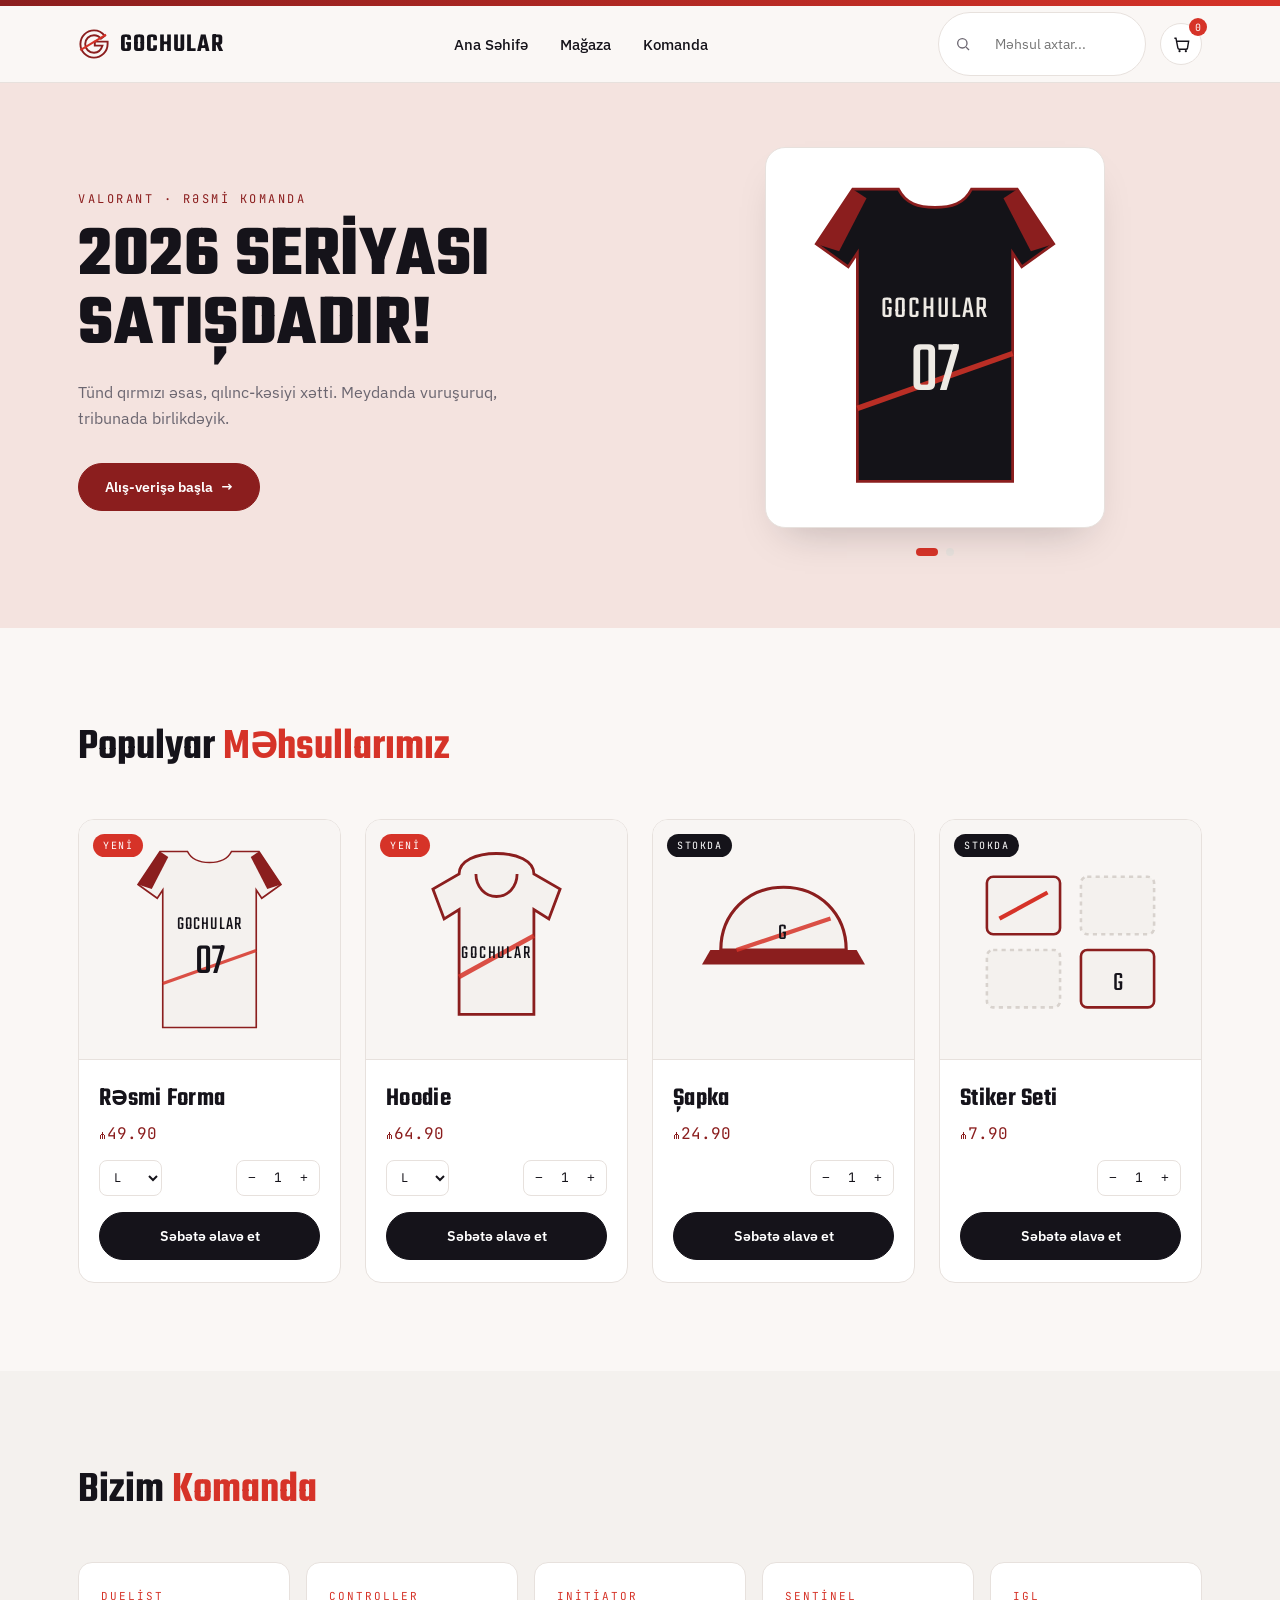
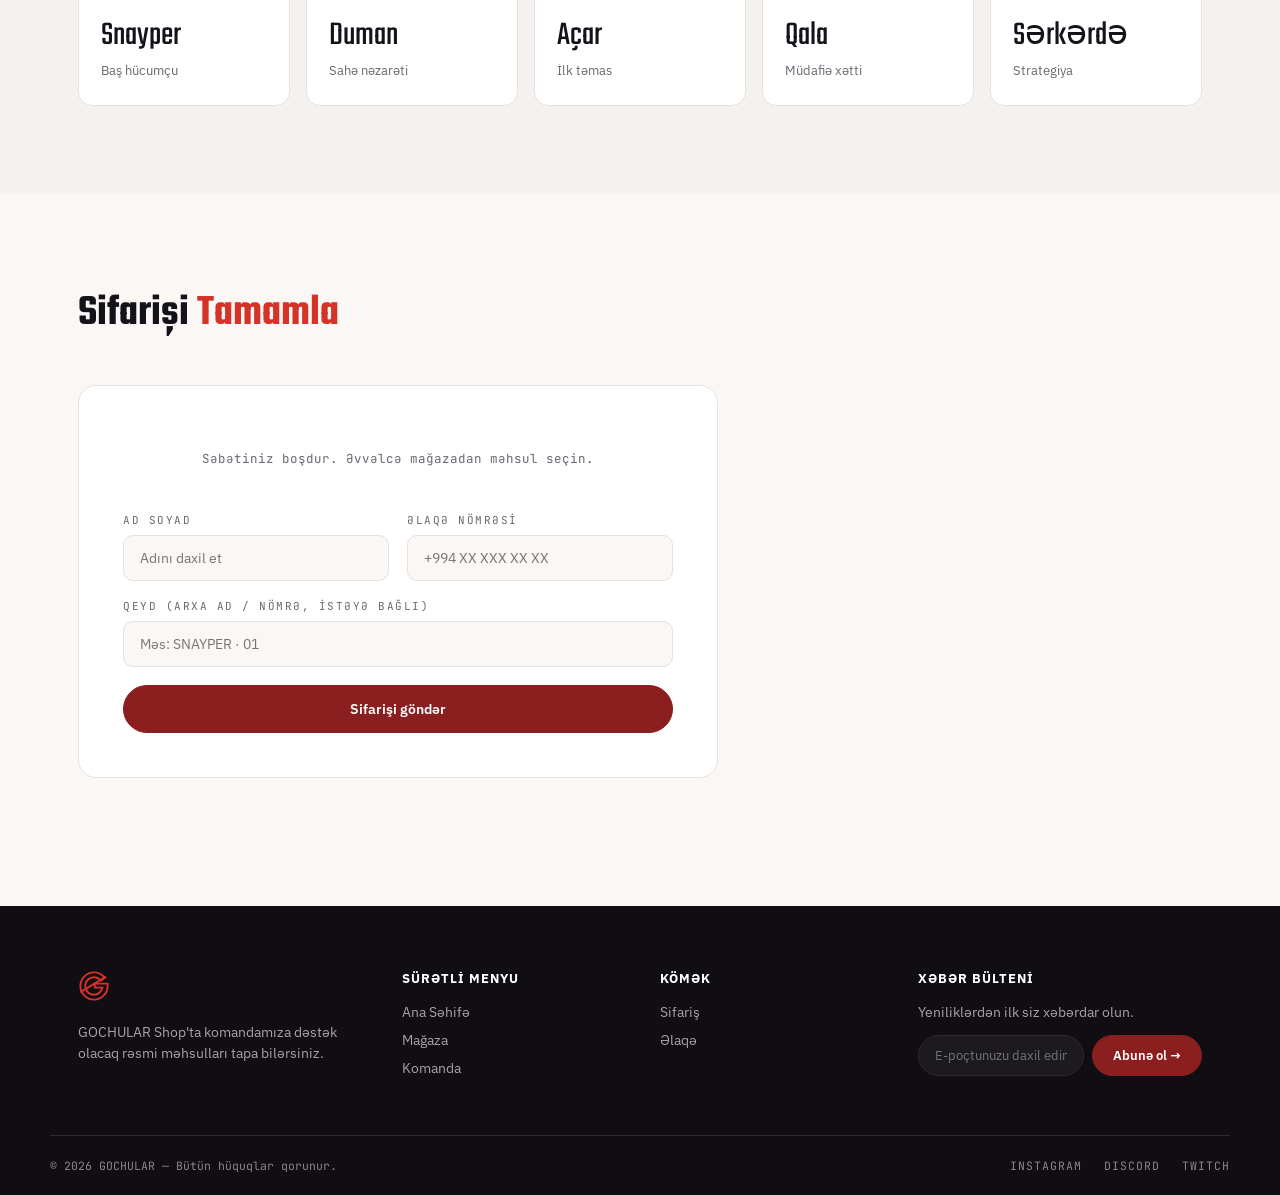
==== index.html @ fba0a3be "first" ====
<!DOCTYPE html>
<html lang="az">
<head>
<meta charset="UTF-8">
<meta name="viewport" content="width=device-width, initial-scale=1.0">
<title>GOCHULAR — Rəsmi Mağaza</title>
<link rel="preconnect" href="https://fonts.googleapis.com">
<link rel="preconnect" href="https://fonts.gstatic.com" crossorigin>
<link href="https://fonts.googleapis.com/css2?family=Teko:wght@400;500;600;700&family=IBM+Plex+Sans:wght@400;500;600;700&family=JetBrains+Mono:wght@400;500;700&display=swap" rel="stylesheet">
<link rel="stylesheet" href="assets/css/style.css">
</head>
<body>

<div class="top-bar"></div>

<nav>
  <div class="wrap">
    <a href="#top" class="brand">
      <svg class="brand-mark" viewBox="0 0 40 40" xmlns="http://www.w3.org/2000/svg">
        <path d="M20 3 C10.6 3 3 10.6 3 20 C3 29.4 10.6 37 20 37 C29.4 37 37 29.4 37 20 L37 17 L21 17 L21 22 L30.6 22 C29 27.4 25 31 20 31 C13.9 31 9 26.1 9 20 C9 13.9 13.9 9 20 9 C23.6 9 26.7 10.7 28.7 13.4 L33.4 9.9 C30.3 5.7 25.5 3 20 3 Z" fill="none" stroke="#8b1e1e" stroke-width="2.4"/>
        <path d="M4 27 L34 9" stroke="#d63328" stroke-width="2.6" stroke-linecap="square"/>
      </svg>
      <span class="brand-name">GOCHULAR</span>
    </a>

    <ul class="nav-links">
      <li><a href="#top">Ana Səhifə</a></li>
      <li><a href="#magaza">Mağaza</a></li>
      <li><a href="#komanda">Komanda</a></li>
    </ul>

    <div class="nav-tools">
      <div class="search-box">
        <svg viewBox="0 0 24 24" width="16" height="16" fill="none" stroke="currentColor" stroke-width="2"><circle cx="11" cy="11" r="7"/><path d="M21 21l-4.3-4.3"/></svg>
        <input type="text" id="search-input" placeholder="Məhsul axtar...">
      </div>
      <button class="icon-btn cart-btn" onclick="toggleCart()" aria-label="Səbəti aç">
        <svg viewBox="0 0 24 24" width="19" height="19" fill="none" stroke="currentColor" stroke-width="1.8">
          <path d="M3 4h2l2.4 12.4a2 2 0 0 0 2 1.6h8.2a2 2 0 0 0 2-1.6L21 8H6"/>
          <circle cx="9.5" cy="20.5" r="1.4" fill="currentColor" stroke="none"/>
          <circle cx="17.5" cy="20.5" r="1.4" fill="currentColor" stroke="none"/>
        </svg>
        <span class="cart-count" id="cart-count">0</span>
      </button>
    </div>
  </div>
</nav>

<div class="cart-overlay" id="cart-overlay" onclick="toggleCart()"></div>
<aside class="cart-panel" id="cart-panel">
  <div class="cart-head">
    <h3>Səbət</h3>
    <button class="cart-close" onclick="toggleCart()" aria-label="Bağla">✕</button>
  </div>
  <div class="cart-items" id="cart-items">
    <p class="empty-note">Səbət boşdur.</p>
  </div>
  <div class="cart-summary">
    <div class="cart-total-row"><span>Cəmi</span><span id="cart-total">₼0.00</span></div>
    <button class="btn primary full-btn" onclick="goCheckout()">Sifarişi tamamla</button>
  </div>
</aside>

<header class="hero" id="top">
  <div class="wrap hero-wrap">
    <div class="hero-copy">
      <div class="eyebrow">VALORANT · RƏSMİ KOMANDA</div>
      <h1>2026 SERİYASI<br>SATIŞDADIR!</h1>
      <p>Tünd qırmızı əsas, qılınc-kəsiyi xətti. Meydanda vuruşuruq, tribunada birlikdəyik.</p>
      <a href="#magaza" class="btn primary hero-cta">Alış-verişə başla <span>→</span></a>
    </div>

    <div class="hero-visual">
      <div class="hero-frame" id="hero-frame">
        <div class="hero-slide active" data-slide="0">
          <svg viewBox="0 0 300 340" xmlns="http://www.w3.org/2000/svg">
            <path d="M60 10 L110 10 C118 26 132 30 150 30 C168 30 182 26 190 10 L240 10 L280 70 L245 95 L235 80 L235 330 L65 330 L65 80 L55 95 L20 70 Z" fill="#141318" stroke="#8b1e1e" stroke-width="3"/>
            <path d="M20 70 L60 10 L75 20 L45 78 Z" fill="#8b1e1e"/>
            <path d="M280 70 L240 10 L225 20 L255 78 Z" fill="#8b1e1e"/>
            <path d="M65 250 L235 190" stroke="#d63328" stroke-width="6" opacity="0.85"/>
            <text x="150" y="150" text-anchor="middle" font-family="Teko, sans-serif" font-size="34" fill="#eeeae4" letter-spacing="2">GOCHULAR</text>
            <text x="150" y="230" text-anchor="middle" font-family="Teko, sans-serif" font-size="80" fill="#eeeae4">07</text>
          </svg>
        </div>
        <div class="hero-slide" data-slide="1">
          <svg viewBox="0 0 200 200" xmlns="http://www.w3.org/2000/svg">
            <path d="M60 30 C60 16 78 8 100 8 C122 8 140 16 140 30 L168 46 L156 78 L140 68 L140 180 L60 180 L60 68 L44 78 L32 46 Z" fill="#141318" stroke="#8b1e1e" stroke-width="3"/>
            <path d="M78 30 C78 44 88 54 100 54 C112 54 122 44 122 30" fill="none" stroke="#8b1e1e" stroke-width="3"/>
            <path d="M60 140 L140 96" stroke="#d63328" stroke-width="5" opacity="0.85"/>
            <text x="100" y="120" text-anchor="middle" font-family="Teko, sans-serif" font-size="20" fill="#eeeae4" letter-spacing="2">GOCHULAR</text>
          </svg>
        </div>
      </div>
      <div class="hero-dots">
        <button class="dot active" onclick="showSlide(0)" aria-label="1-ci şəkil"></button>
        <button class="dot" onclick="showSlide(1)" aria-label="2-ci şəkil"></button>
      </div>
    </div>
  </div>
</header>

<section id="magaza">
  <div class="wrap">
    <div class="sec-head">
      <h2>Populyar <span>Məhsullarımız</span></h2>
    </div>

    <div class="shop-grid" id="shop-grid">

      <article class="product-card" data-name="Forma" data-price="49.90" data-sized="true">
        <div class="product-visual">
          <span class="badge new">YENİ</span>
          <svg viewBox="0 0 300 340" xmlns="http://www.w3.org/2000/svg">
            <path d="M60 10 L110 10 C118 26 132 30 150 30 C168 30 182 26 190 10 L240 10 L280 70 L245 95 L235 80 L235 330 L65 330 L65 80 L55 95 L20 70 Z" fill="#f4f1ee" stroke="#8b1e1e" stroke-width="3"/>
            <path d="M20 70 L60 10 L75 20 L45 78 Z" fill="#8b1e1e"/>
            <path d="M280 70 L240 10 L225 20 L255 78 Z" fill="#8b1e1e"/>
            <path d="M65 250 L235 190" stroke="#d63328" stroke-width="6" opacity="0.85"/>
            <text x="150" y="150" text-anchor="middle" font-family="Teko, sans-serif" font-size="34" fill="#15131a" letter-spacing="2">GOCHULAR</text>
            <text x="150" y="230" text-anchor="middle" font-family="Teko, sans-serif" font-size="80" fill="#15131a">07</text>
          </svg>
        </div>
        <div class="product-body">
          <h3>Rəsmi Forma</h3>
          <div class="price">₼49.90</div>
          <div class="product-controls">
            <select class="size-select">
              <option>S</option><option>M</option><option selected>L</option><option>XL</option><option>2XL</option>
            </select>
            <div class="qty-stepper">
              <button type="button" onclick="stepQty(this,-1)" aria-label="Azalt">−</button>
              <span class="qty-val">1</span>
              <button type="button" onclick="stepQty(this,1)" aria-label="Artır">+</button>
            </div>
          </div>
          <button class="btn dark add-cart" onclick="addToCart(this)">Səbətə əlavə et</button>
        </div>
      </article>

      <article class="product-card" data-name="Hoodie" data-price="64.90" data-sized="true">
        <div class="product-visual">
          <span class="badge new">YENİ</span>
          <svg viewBox="0 0 200 200" xmlns="http://www.w3.org/2000/svg">
            <path d="M60 30 C60 16 78 8 100 8 C122 8 140 16 140 30 L168 46 L156 78 L140 68 L140 180 L60 180 L60 68 L44 78 L32 46 Z" fill="#f4f1ee" stroke="#8b1e1e" stroke-width="3"/>
            <path d="M78 30 C78 44 88 54 100 54 C112 54 122 44 122 30" fill="none" stroke="#8b1e1e" stroke-width="3"/>
            <path d="M60 140 L140 96" stroke="#d63328" stroke-width="5" opacity="0.85"/>
            <text x="100" y="120" text-anchor="middle" font-family="Teko, sans-serif" font-size="20" fill="#15131a" letter-spacing="2">GOCHULAR</text>
          </svg>
        </div>
        <div class="product-body">
          <h3>Hoodie</h3>
          <div class="price">₼64.90</div>
          <div class="product-controls">
            <select class="size-select">
              <option>S</option><option>M</option><option selected>L</option><option>XL</option><option>2XL</option>
            </select>
            <div class="qty-stepper">
              <button type="button" onclick="stepQty(this,-1)" aria-label="Azalt">−</button>
              <span class="qty-val">1</span>
              <button type="button" onclick="stepQty(this,1)" aria-label="Artır">+</button>
            </div>
          </div>
          <button class="btn dark add-cart" onclick="addToCart(this)">Səbətə əlavə et</button>
        </div>
      </article>

      <article class="product-card" data-name="Şapka" data-price="24.90" data-sized="false">
        <div class="product-visual">
          <span class="badge stock">STOKDA</span>
          <svg viewBox="0 0 200 160" xmlns="http://www.w3.org/2000/svg">
            <path d="M40 90 C40 55 66 30 100 30 C134 30 160 55 160 90 Z" fill="#f4f1ee" stroke="#8b1e1e" stroke-width="3"/>
            <path d="M30 90 L170 90 L178 104 L22 104 Z" fill="#8b1e1e"/>
            <path d="M55 90 L145 60" stroke="#d63328" stroke-width="4" opacity="0.85"/>
            <text x="100" y="80" text-anchor="middle" font-family="Teko, sans-serif" font-size="22" fill="#15131a" letter-spacing="1">G</text>
          </svg>
        </div>
        <div class="product-body">
          <h3>Şapka</h3>
          <div class="price">₼24.90</div>
          <div class="product-controls">
            <div class="qty-stepper">
              <button type="button" onclick="stepQty(this,-1)" aria-label="Azalt">−</button>
              <span class="qty-val">1</span>
              <button type="button" onclick="stepQty(this,1)" aria-label="Artır">+</button>
            </div>
          </div>
          <button class="btn dark add-cart" onclick="addToCart(this)">Səbətə əlavə et</button>
        </div>
      </article>

      <article class="product-card" data-name="Stiker seti" data-price="7.90" data-sized="false">
        <div class="product-visual">
          <span class="badge stock">STOKDA</span>
          <svg viewBox="0 0 200 160" xmlns="http://www.w3.org/2000/svg">
            <rect x="20" y="20" width="70" height="55" rx="6" fill="#f4f1ee" stroke="#8b1e1e" stroke-width="2.5"/>
            <rect x="110" y="20" width="70" height="55" rx="6" fill="#f4f1ee" stroke="#d8d2cd" stroke-width="2.5" stroke-dasharray="4 4"/>
            <rect x="20" y="90" width="70" height="55" rx="6" fill="#f4f1ee" stroke="#d8d2cd" stroke-width="2.5" stroke-dasharray="4 4"/>
            <rect x="110" y="90" width="70" height="55" rx="6" fill="#f4f1ee" stroke="#8b1e1e" stroke-width="2.5"/>
            <path d="M32 60 L78 35" stroke="#d63328" stroke-width="4"/>
            <text x="145" y="128" text-anchor="middle" font-family="Teko, sans-serif" font-size="26" fill="#15131a">G</text>
          </svg>
        </div>
        <div class="product-body">
          <h3>Stiker Seti</h3>
          <div class="price">₼7.90</div>
          <div class="product-controls">
            <div class="qty-stepper">
              <button type="button" onclick="stepQty(this,-1)" aria-label="Azalt">−</button>
              <span class="qty-val">1</span>
              <button type="button" onclick="stepQty(this,1)" aria-label="Artır">+</button>
            </div>
          </div>
          <button class="btn dark add-cart" onclick="addToCart(this)">Səbətə əlavə et</button>
        </div>
      </article>

    </div>
    <p class="empty-note" id="no-results" style="display:none;">Axtarışa uyğun məhsul tapılmadı.</p>
  </div>
</section>

<section id="komanda" class="alt-bg">
  <div class="wrap">
    <div class="sec-head">
      <h2>Bizim <span>Komanda</span></h2>
    </div>
    <div class="roster">
      <div class="player"><div class="role">Duelist</div><div class="tag">Snayper</div><div class="real">Baş hücumçu</div></div>
      <div class="player"><div class="role">Controller</div><div class="tag">Duman</div><div class="real">Sahə nəzarəti</div></div>
      <div class="player"><div class="role">Initiator</div><div class="tag">Açar</div><div class="real">İlk təmas</div></div>
      <div class="player"><div class="role">Sentinel</div><div class="tag">Qala</div><div class="real">Müdafiə xətti</div></div>
      <div class="player"><div class="role">IGL</div><div class="tag">Sərkərdə</div><div class="real">Strategiya</div></div>
    </div>
  </div>
</section>

<section id="sifaris">
  <div class="wrap">
    <div class="sec-head">
      <h2>Sifarişi <span>Tamamla</span></h2>
    </div>
    <div class="order-panel">
      <div class="order-summary" id="order-summary">
        <p class="empty-note">Səbətiniz boşdur. Əvvəlcə <a href="#magaza">mağazadan</a> məhsul seçin.</p>
      </div>
      <form id="order-form">
        <div class="form-row">
          <div>
            <label for="name">Ad Soyad</label>
            <input id="name" required placeholder="Adını daxil et">
          </div>
          <div>
            <label for="phone">Əlaqə nömrəsi</label>
            <input id="phone" required placeholder="+994 XX XXX XX XX">
          </div>
        </div>
        <div class="form-row">
          <div class="full">
            <label for="note">Qeyd (arxa ad / nömrə, istəyə bağlı)</label>
            <input id="note" placeholder="Məs: SNAYPER · 01">
          </div>
        </div>
        <button type="submit" class="btn primary full-btn order-submit">Sifarişi göndər</button>
        <div id="confirm"></div>
      </form>
    </div>
  </div>
</section>

<footer>
  <div class="wrap footer-grid">
    <div class="footer-brand">
      <svg class="brand-mark" viewBox="0 0 40 40" xmlns="http://www.w3.org/2000/svg">
        <path d="M20 3 C10.6 3 3 10.6 3 20 C3 29.4 10.6 37 20 37 C29.4 37 37 29.4 37 20 L37 17 L21 17 L21 22 L30.6 22 C29 27.4 25 31 20 31 C13.9 31 9 26.1 9 20 C9 13.9 13.9 9 20 9 C23.6 9 26.7 10.7 28.7 13.4 L33.4 9.9 C30.3 5.7 25.5 3 20 3 Z" fill="none" stroke="#d63328" stroke-width="2.4"/>
        <path d="M4 27 L34 9" stroke="#d63328" stroke-width="2.6" stroke-linecap="square"/>
      </svg>
      <p>GOCHULAR Shop'ta komandamıza dəstək olacaq rəsmi məhsulları tapa bilərsiniz.</p>
    </div>
    <div class="footer-col">
      <h4>Sürətli Menyu</h4>
      <a href="#top">Ana Səhifə</a>
      <a href="#magaza">Mağaza</a>
      <a href="#komanda">Komanda</a>
    </div>
    <div class="footer-col">
      <h4>Kömək</h4>
      <a href="#sifaris">Sifariş</a>
      <a href="#">Əlaqə</a>
    </div>
    <div class="footer-col newsletter">
      <h4>Xəbər Bülteni</h4>
      <p>Yeniliklərdən ilk siz xəbərdar olun.</p>
      <div class="newsletter-form">
        <input type="email" placeholder="E-poçtunuzu daxil edin">
        <button class="btn primary">Abunə ol →</button>
      </div>
    </div>
  </div>
  <div class="wrap footer-bottom">
    <span>© 2026 GOCHULAR — Bütün hüquqlar qorunur.</span>
    <div class="socials">
      <a href="#">INSTAGRAM</a>
      <a href="#">DISCORD</a>
      <a href="#">TWITCH</a>
    </div>
  </div>
</footer>

<script src="assets/js/app.js"></script>

</body>
</html>
---- assets/css/style.css ----
:root{
  --bg: #faf7f5;
  --card: #ffffff;
  --blush: #f4e3df;
  --ink: #15131a;
  --ink-dim: #6b6670;
  --red: #8b1e1e;
  --red-hot: #d63328;
  --line: #e7e1dd;
  --footer-bg: #100e12;
  --footer-text: #cfc9d1;
  --mono: 'JetBrains Mono', monospace;
  --display: 'Teko', sans-serif;
  --body: 'IBM Plex Sans', sans-serif;
}
*{box-sizing:border-box; margin:0; padding:0;}
html{scroll-behavior:smooth;}
body{
  background:var(--bg);
  color:var(--ink);
  font-family:var(--body);
  overflow-x:hidden;
}
a{color:inherit; text-decoration:none;}
.wrap{max-width:1180px; margin:0 auto; padding:0 28px;}
ul{list-style:none;}

.top-bar{height:6px; background:linear-gradient(90deg, var(--red), var(--red-hot));}

/* NAV */
nav{
  position:sticky; top:0; z-index:60;
  background:rgba(250,247,245,0.92);
  backdrop-filter: blur(10px);
  border-bottom:1px solid var(--line);
}
nav .wrap{display:flex; align-items:center; justify-content:space-between; height:76px; gap:24px;}
.brand{display:flex; align-items:center; gap:10px;}
.brand-mark{width:32px; height:32px;}
.brand-name{font-family:var(--display); font-size:26px; letter-spacing:1px; font-weight:600;}
.nav-links{display:flex; gap:32px;}
.nav-links a{
  font-family:var(--body); font-size:14.5px; font-weight:500; color:var(--ink);
  position:relative; padding:6px 0;
}
.nav-links a::after{
  content:''; position:absolute; left:0; bottom:0; height:2px; width:0;
  background:var(--red-hot); transition:width .2s;
}
.nav-links a:hover::after{width:100%;}
.nav-tools{display:flex; align-items:center; gap:14px;}
.search-box{
  display:flex; align-items:center; gap:8px;
  background:var(--card); border:1px solid var(--line); border-radius:999px;
  padding:9px 16px; color:var(--ink-dim);
}
.search-box input{
  border:none; outline:none; background:none; font-family:var(--body); font-size:13.5px;
  width:150px; color:var(--ink);
}
.icon-btn{
  position:relative; background:var(--card); border:1px solid var(--line); border-radius:50%;
  width:42px; height:42px; display:flex; align-items:center; justify-content:center;
  cursor:pointer; color:var(--ink); transition:border-color .2s;
}
.icon-btn:hover{border-color:var(--red-hot);}
.cart-count{
  position:absolute; top:-6px; right:-6px; background:var(--red-hot); color:#fff;
  font-family:var(--mono); font-size:10px; min-width:18px; height:18px; padding:0 4px;
  border-radius:9px; display:flex; align-items:center; justify-content:center;
}

/* BUTTONS */
.btn{
  font-family:var(--body); font-size:14px; font-weight:600;
  padding:14px 26px; border-radius:999px; border:1px solid var(--ink);
  cursor:pointer; background:transparent; color:var(--ink);
  transition: all .2s; display:inline-flex; align-items:center; gap:8px;
}
.btn.primary{background:var(--red); border-color:var(--red); color:#fff;}
.btn.primary:hover{background:var(--red-hot); border-color:var(--red-hot);}
.btn.dark{background:var(--ink); border-color:var(--ink); color:#fff; width:100%; justify-content:center;}
.btn.dark:hover{background:var(--red-hot); border-color:var(--red-hot);}
.btn:focus-visible{outline:2px solid var(--red-hot); outline-offset:3px;}
.full-btn{width:100%; justify-content:center;}

/* HERO */
.hero{background:var(--blush); padding:64px 0 72px;}
.hero-wrap{display:grid; grid-template-columns: 1fr 1fr; gap:56px; align-items:center;}
@media (max-width:860px){.hero-wrap{grid-template-columns:1fr;}}
.eyebrow{
  font-family:var(--mono); font-size:12px; letter-spacing:2.5px; text-transform:uppercase;
  color:var(--red); margin-bottom:16px;
}
.hero-copy h1{
  font-family:var(--display); font-weight:700; font-size:clamp(46px, 6vw, 72px);
  line-height:0.95; letter-spacing:0.5px; color:var(--ink);
}
.hero-copy p{
  margin-top:20px; font-size:16px; line-height:1.6; color:var(--ink-dim); max-width:420px;
}
.hero-cta{margin-top:32px;}
.hero-cta span{transition:transform .2s;}
.hero-cta:hover span{transform:translateX(4px);}

.hero-visual{display:flex; flex-direction:column; align-items:center; gap:20px;}
.hero-frame{
  background:var(--card); border-radius:20px; border:1px solid var(--line);
  padding:32px; width:100%; max-width:340px; position:relative;
  box-shadow: 0 20px 40px -20px rgba(21,19,26,0.25);
}
.hero-slide{display:none;}
.hero-slide.active{display:block;}
.hero-slide svg{width:100%; height:auto;}
.hero-dots{display:flex; gap:8px;}
.dot{
  width:8px; height:8px; border-radius:50%; border:none; background:var(--line); cursor:pointer;
  padding:0;
}
.dot.active{background:var(--red-hot); width:22px; border-radius:5px; transition:all .2s;}

/* SECTION HEADS */
section{padding:88px 0;}
.alt-bg{background:#f4f1ee;}
.sec-head{margin-bottom:40px;}
.sec-head h2{font-family:var(--display); font-weight:600; font-size:44px; color:var(--ink);}
.sec-head h2 span{color:var(--red-hot);}

/* SHOP GRID */
.shop-grid{
  display:grid; grid-template-columns:repeat(auto-fit, minmax(240px,1fr)); gap:24px;
}
.product-card{
  background:var(--card); border:1px solid var(--line); border-radius:16px;
  overflow:hidden; display:flex; flex-direction:column; transition:box-shadow .2s, transform .2s;
}
.product-card:hover{box-shadow:0 16px 32px -18px rgba(21,19,26,0.22); transform:translateY(-3px);}
.product-visual{
  position:relative; padding:26px; display:flex; align-items:center; justify-content:center;
  background:#f8f5f3; border-bottom:1px solid var(--line);
  height:240px;
}
.product-visual svg{width:auto; height:100%; max-width:100%; max-height:100%;}
.badge{
  position:absolute; top:14px; left:14px; font-family:var(--mono); font-size:10px;
  letter-spacing:1.5px; text-transform:uppercase; padding:5px 10px; border-radius:999px;
  color:#fff;
}
.badge.new{background:var(--red-hot);}
.badge.stock{background:var(--ink);}
.product-body{padding:20px 20px 22px; display:flex; flex-direction:column; flex:1;}
.product-body h3{font-family:var(--display); font-weight:600; font-size:26px; letter-spacing:0.3px;}
.product-body .price{font-family:var(--mono); font-size:16px; color:var(--red); margin-top:6px;}
.product-controls{display:flex; align-items:center; justify-content:space-between; gap:10px; margin:16px 0;}
.size-select{
  padding:8px 10px; font-size:12px; font-family:var(--mono); border:1px solid var(--line);
  border-radius:8px; background:var(--card); color:var(--ink);
}
.qty-stepper{
  display:flex; align-items:center; border:1px solid var(--line); border-radius:8px;
  font-family:var(--mono); font-size:13px; margin-left:auto;
}
.qty-stepper button{background:none; border:none; color:var(--ink); width:30px; height:34px; cursor:pointer;}
.qty-stepper button:hover{color:var(--red-hot);}
.qty-stepper .qty-val{width:22px; text-align:center;}
.empty-note{font-family:var(--mono); font-size:12.5px; color:var(--ink-dim); text-align:center; padding:20px 0;}

/* ROSTER */
.roster{display:grid; grid-template-columns:repeat(auto-fit, minmax(200px,1fr)); gap:16px;}
.player{
  background:var(--card); border:1px solid var(--line); border-radius:14px; padding:26px 22px;
  transition:box-shadow .2s, transform .2s;
}
.player:hover{box-shadow:0 16px 32px -18px rgba(21,19,26,0.2); transform:translateY(-3px);}
.player .role{
  font-family:var(--mono); font-size:11px; letter-spacing:2px; text-transform:uppercase; color:var(--red-hot);
}
.player .tag{font-family:var(--display); font-size:34px; margin-top:8px; color:var(--ink);}
.player .real{color:var(--ink-dim); font-size:13px; margin-top:2px;}

/* ORDER / CHECKOUT */
.order-panel{
  background:var(--card); border:1px solid var(--line); border-radius:18px; padding:44px;
  max-width:640px;
}
@media (max-width:600px){.order-panel{padding:26px 20px;}}
.order-summary{margin-bottom:26px;}
.order-summary .summary-line{
  display:flex; justify-content:space-between; gap:12px; font-family:var(--mono); font-size:12.5px;
  padding:10px 0; border-bottom:1px solid var(--line); color:var(--ink-dim);
}
.order-summary .summary-line span:first-child{color:var(--ink);}
.order-summary .summary-total{
  display:flex; justify-content:space-between; padding-top:14px; font-family:var(--mono);
  font-size:16px; color:var(--red);
}
.form-row{display:grid; grid-template-columns:1fr 1fr; gap:18px; margin-bottom:18px;}
@media (max-width:600px){.form-row{grid-template-columns:1fr;}}
label{
  display:block; font-family:var(--mono); font-size:11px; letter-spacing:1.5px;
  text-transform:uppercase; color:var(--ink-dim); margin-bottom:8px;
}
input{
  width:100%; background:var(--bg); border:1px solid var(--line); border-radius:10px; color:var(--ink);
  padding:13px 16px; font-family:var(--body); font-size:14px;
}
input:focus{outline:none; border-color:var(--red-hot);}
.full{grid-column:1/-1;}
#confirm{
  display:none; margin-top:18px; padding:16px 18px; border:1px solid var(--red-hot); border-radius:10px;
  font-family:var(--mono); font-size:12.5px; color:var(--ink); background:#fdf3f1;
}

/* CART PANEL */
.cart-overlay{
  position:fixed; inset:0; background:rgba(16,14,18,0.5); z-index:90;
  opacity:0; pointer-events:none; transition:opacity .25s;
}
.cart-overlay.open{opacity:1; pointer-events:auto;}
.cart-panel{
  position:fixed; top:0; right:0; height:100%; width:380px; max-width:92vw;
  background:var(--card); border-left:1px solid var(--line); z-index:91;
  display:flex; flex-direction:column;
  transform:translateX(100%); transition:transform .3s ease;
}
.cart-panel.open{transform:translateX(0);}
.cart-head{
  display:flex; align-items:center; justify-content:space-between;
  padding:24px 24px 20px; border-bottom:1px solid var(--line);
}
.cart-head h3{font-family:var(--display); font-size:28px; font-weight:600;}
.cart-close{background:none; border:none; color:var(--ink-dim); font-size:16px; cursor:pointer;}
.cart-close:hover{color:var(--ink);}
.cart-items{flex:1; overflow-y:auto; padding:12px 24px;}
.cart-line{display:flex; gap:12px; padding:16px 0; border-bottom:1px solid var(--line);}
.cart-line-info{flex:1;}
.cart-line-name{font-family:var(--body); font-size:14px; font-weight:600;}
.cart-line-meta{font-family:var(--mono); font-size:11px; color:var(--ink-dim); margin-top:4px;}
.cart-line-price{font-family:var(--mono); font-size:13px; color:var(--red); margin-top:8px;}
.cart-line-remove{background:none; border:none; color:var(--ink-dim); cursor:pointer; font-size:13px; align-self:flex-start;}
.cart-line-remove:hover{color:var(--red-hot);}
.cart-summary{padding:20px 24px 24px; border-top:1px solid var(--line);}
.cart-total-row{
  display:flex; justify-content:space-between; align-items:baseline; font-family:var(--mono); margin-bottom:16px;
}
.cart-total-row span:first-child{font-size:12px; letter-spacing:1.5px; text-transform:uppercase; color:var(--ink-dim);}
.cart-total-row span:last-child{font-size:22px; color:var(--red);}

/* FOOTER */
footer{background:var(--footer-bg); color:var(--footer-text); margin-top:40px; padding-top:64px;}
.footer-grid{
  display:grid; grid-template-columns: 1.3fr 1fr 1fr 1.3fr; gap:40px; padding-bottom:48px;
}
@media (max-width:860px){.footer-grid{grid-template-columns:1fr 1fr;}}
@media (max-width:520px){.footer-grid{grid-template-columns:1fr;}}
.footer-brand p{margin-top:16px; font-size:13.5px; line-height:1.6; max-width:260px; color:#a8a2ac;}
.footer-col h4{font-family:var(--body); font-size:13px; letter-spacing:1px; text-transform:uppercase; color:#fff; margin-bottom:16px;}
.footer-col a{display:block; width:fit-content; font-size:13.5px; color:#a8a2ac; margin-bottom:10px;}
.footer-col a:hover{color:#fff;}
.newsletter p{font-size:13.5px; color:#a8a2ac; margin-bottom:14px;}
.newsletter-form{display:flex; gap:8px; flex-wrap:wrap;}
.newsletter-form input{
  flex:1; min-width:140px; background:#1c1a1f; border:1px solid #2c292f; border-radius:999px;
  padding:11px 16px; color:#fff; font-family:var(--body); font-size:13px;
}
.newsletter-form input:focus{outline:none; border-color:var(--red-hot);}
.newsletter-form .btn{padding:11px 20px; font-size:13px;}
.footer-bottom{
  border-top:1px solid #2c292f; padding:22px 0; display:flex; justify-content:space-between;
  align-items:center; flex-wrap:wrap; gap:12px; font-family:var(--mono); font-size:11.5px; color:#8a8590;
}
.footer-bottom .socials{display:flex; gap:22px;}
.footer-bottom .socials a{color:#8a8590; letter-spacing:1px;}
.footer-bottom .socials a:hover{color:var(--red-hot);}

@media (prefers-reduced-motion: reduce){
  html{scroll-behavior:auto;}
  *{transition:none !important;}
}
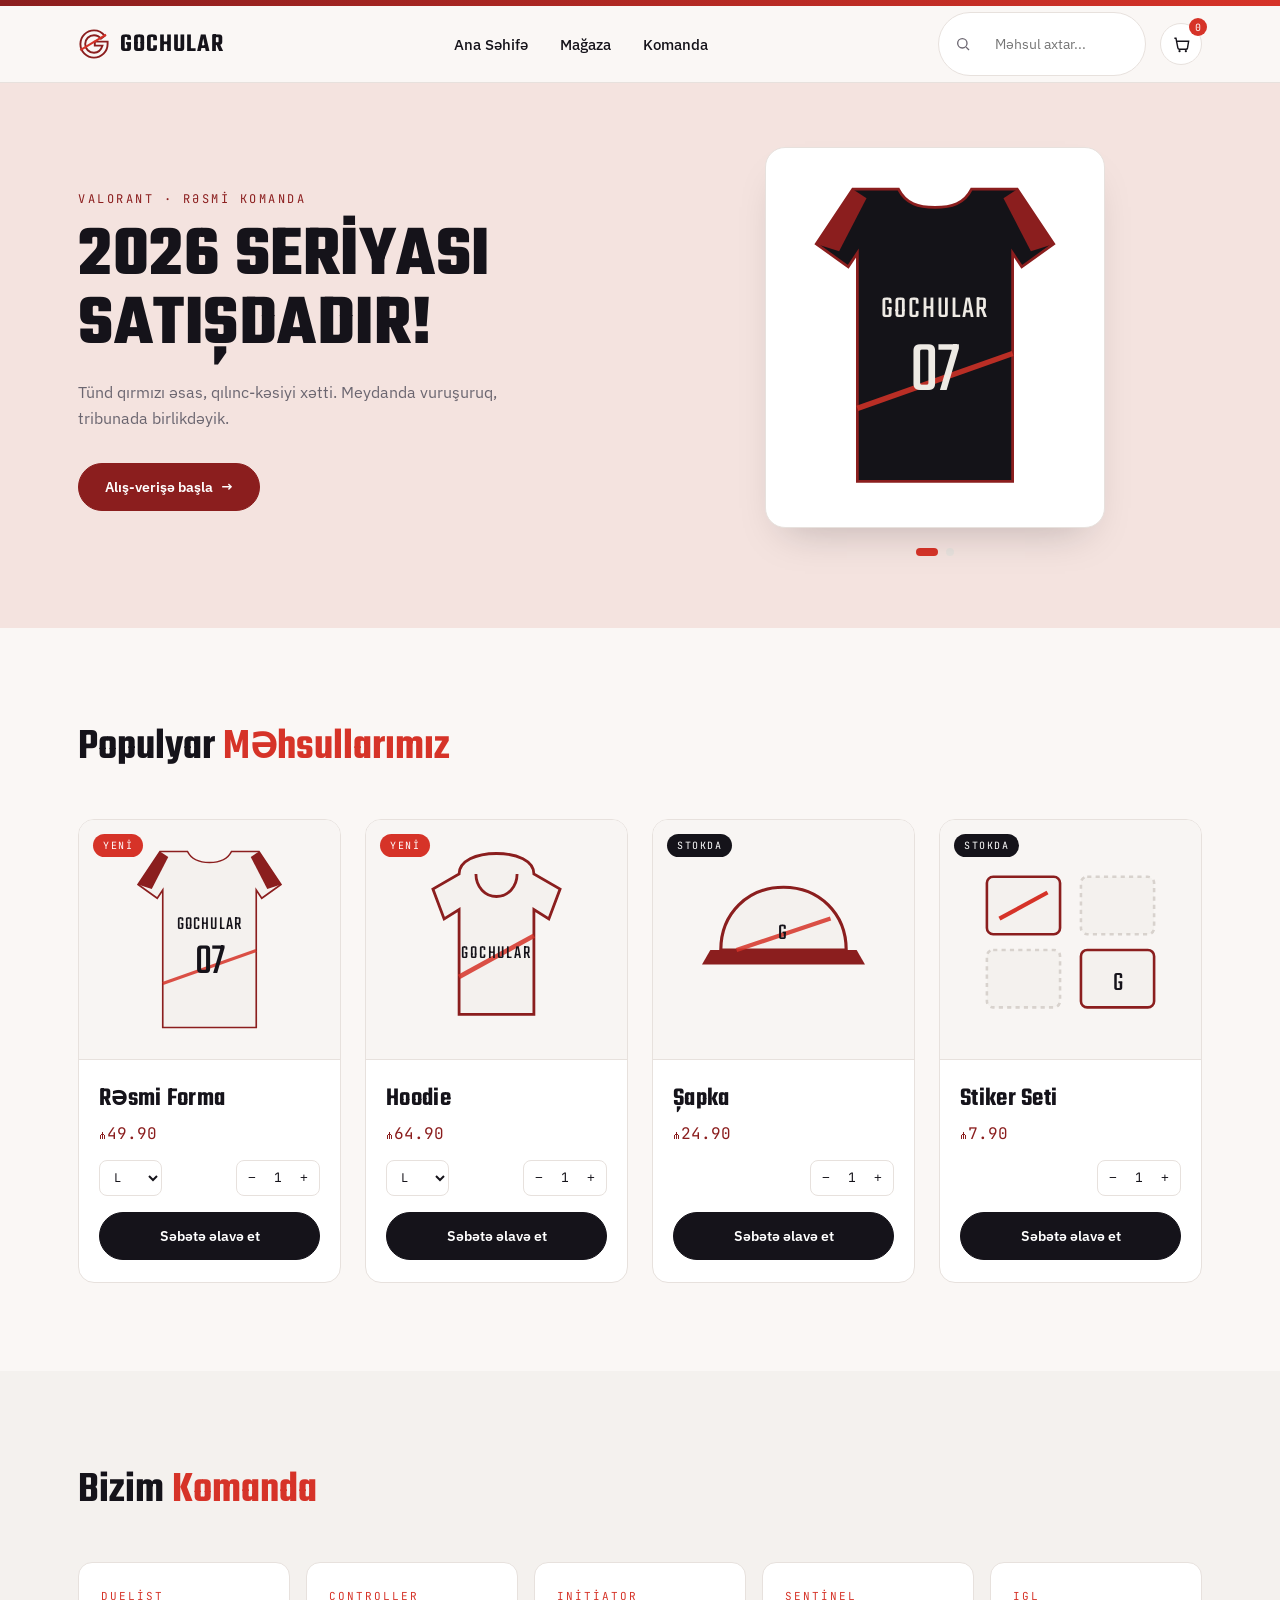
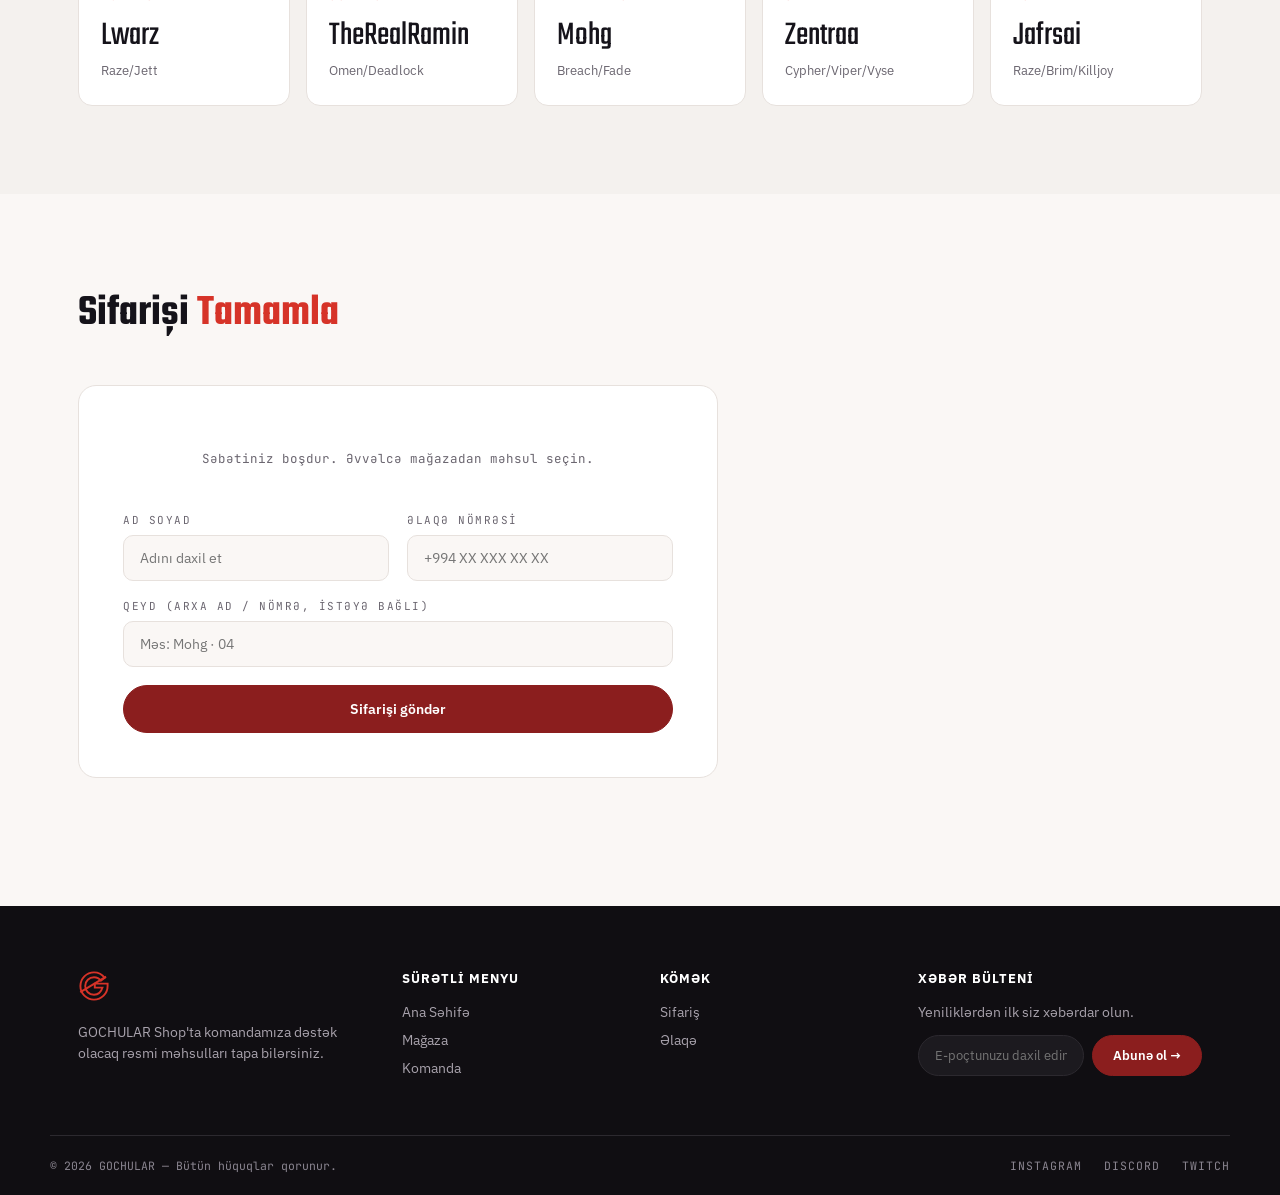
==== commit f0dbf742: "names" ====
--- a/index.html
+++ b/index.html
@@ -224,11 +224,11 @@
       <h2>Bizim <span>Komanda</span></h2>
     </div>
     <div class="roster">
-      <div class="player"><div class="role">Duelist</div><div class="tag">Snayper</div><div class="real">Baş hücumçu</div></div>
-      <div class="player"><div class="role">Controller</div><div class="tag">Duman</div><div class="real">Sahə nəzarəti</div></div>
-      <div class="player"><div class="role">Initiator</div><div class="tag">Açar</div><div class="real">İlk təmas</div></div>
-      <div class="player"><div class="role">Sentinel</div><div class="tag">Qala</div><div class="real">Müdafiə xətti</div></div>
-      <div class="player"><div class="role">IGL</div><div class="tag">Sərkərdə</div><div class="real">Strategiya</div></div>
+      <div class="player"><div class="role">Duelist</div><div class="tag">Lwarz</div><div class="real">Raze/Jett</div></div>
+      <div class="player"><div class="role">Controller</div><div class="tag">TheRealRamin</div><div class="real">Omen/Deadlock</div></div>
+      <div class="player"><div class="role">Initiator</div><div class="tag">Mohg</div><div class="real">Breach/Fade</div></div>
+      <div class="player"><div class="role">Sentinel</div><div class="tag">Zentraa</div><div class="real">Cypher/Viper/Vyse</div></div>
+      <div class="player"><div class="role">IGL</div><div class="tag">Jafrsai</div><div class="real">Raze/Brim/Killjoy</div></div>
     </div>
   </div>
 </section>
@@ -256,7 +256,7 @@
         <div class="form-row">
           <div class="full">
             <label for="note">Qeyd (arxa ad / nömrə, istəyə bağlı)</label>
-            <input id="note" placeholder="Məs: SNAYPER · 01">
+            <input id="note" placeholder="Məs: Mohg · 04">
           </div>
         </div>
         <button type="submit" class="btn primary full-btn order-submit">Sifarişi göndər</button>
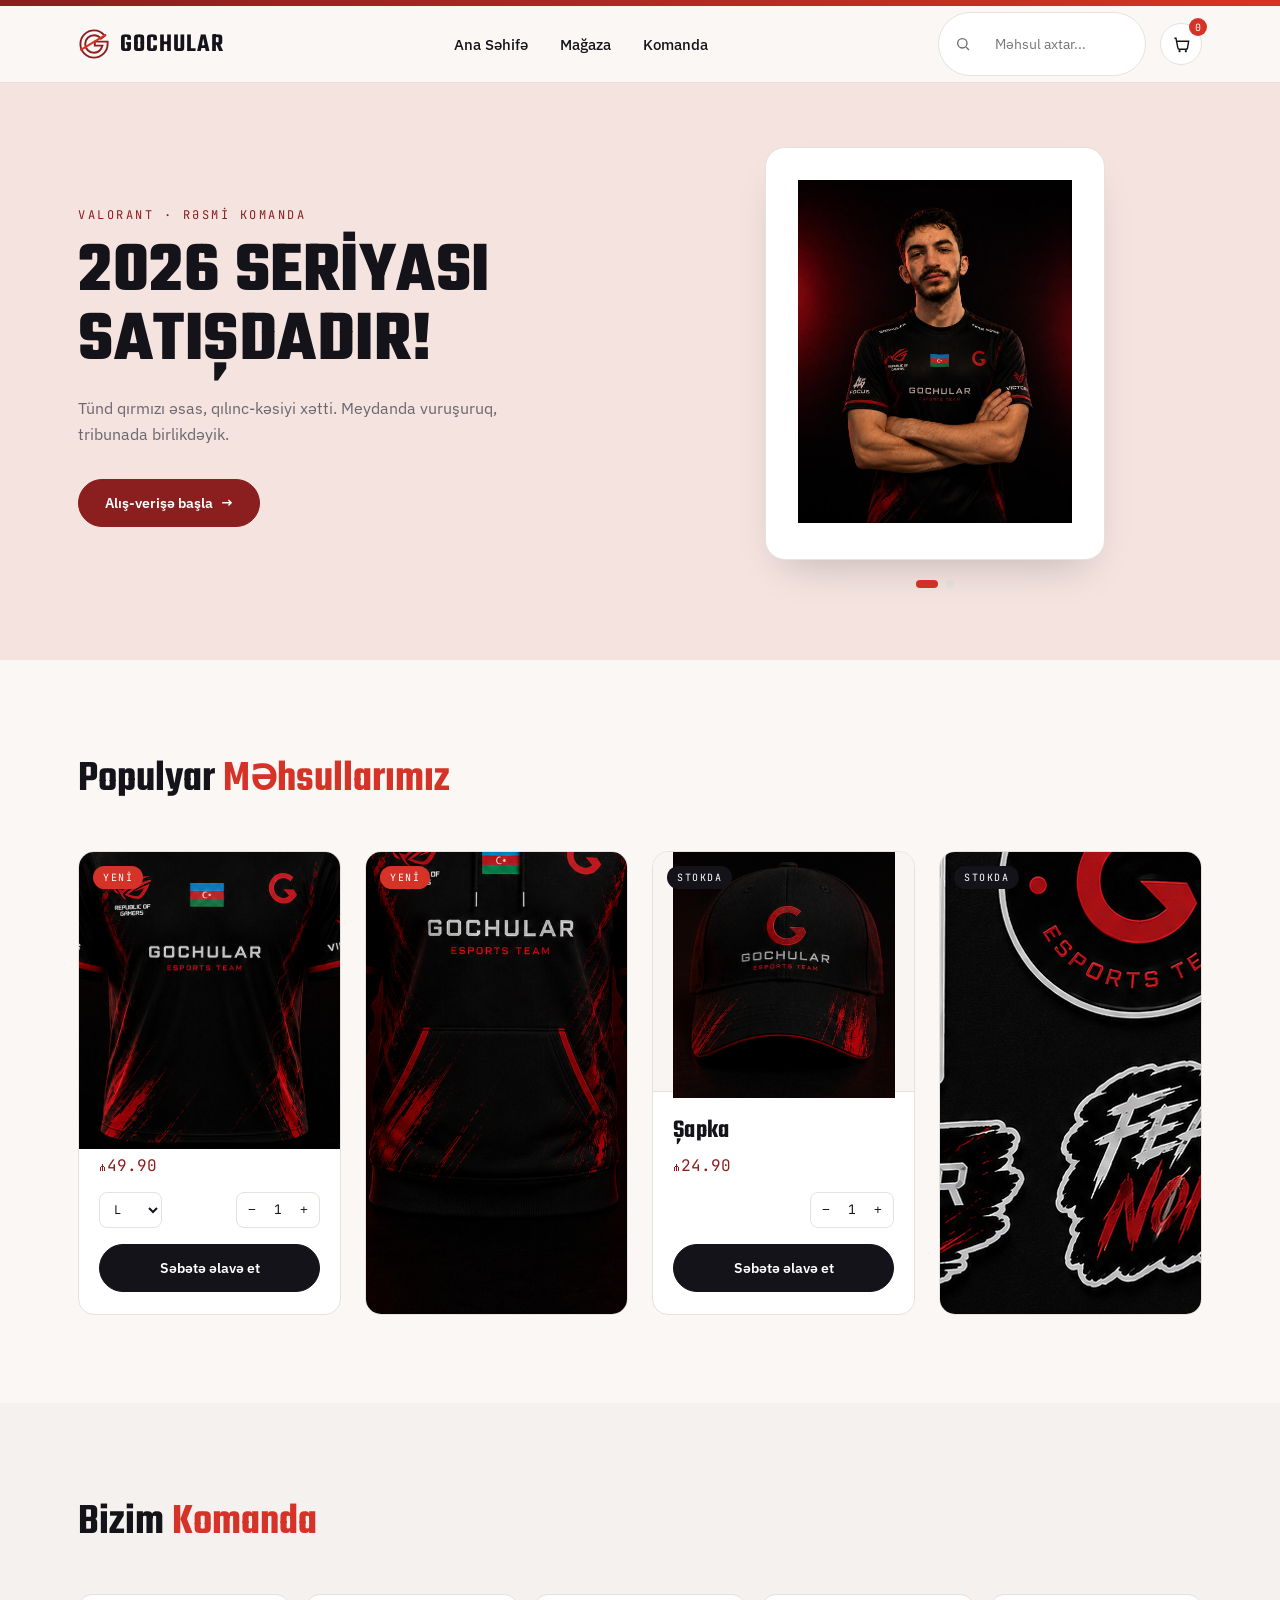
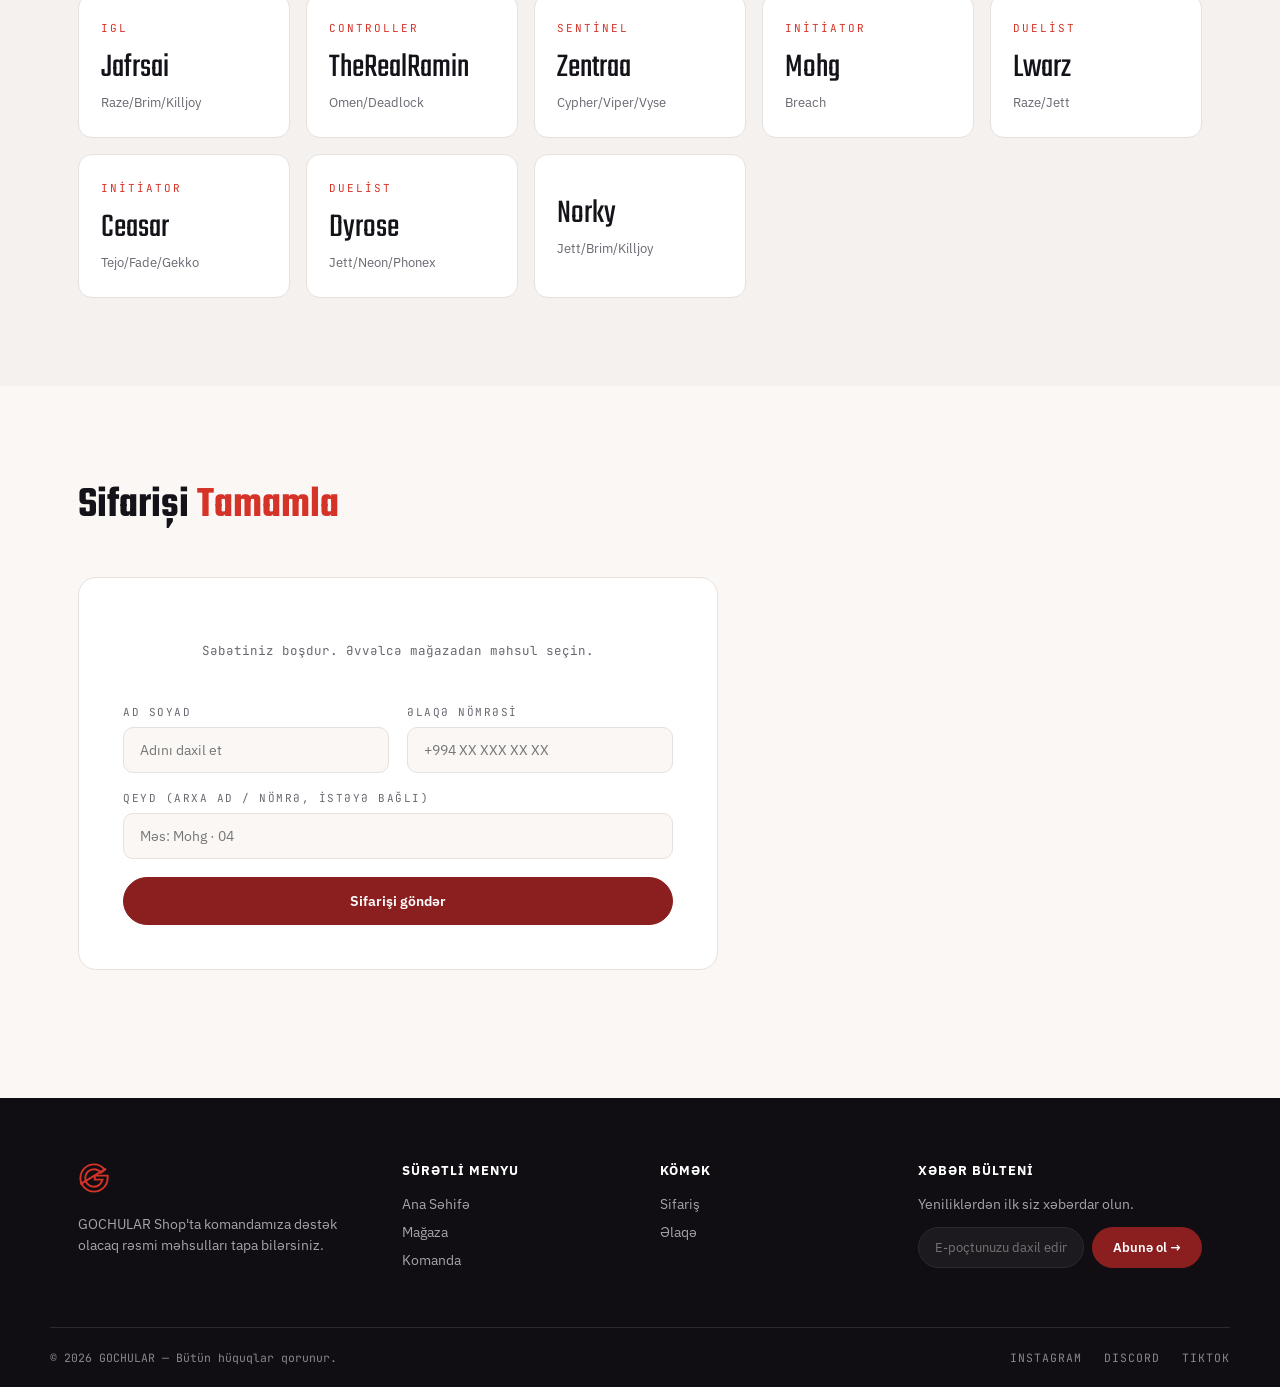
==== commit b73d1573: "players. store" ====
--- a/index.html
+++ b/index.html
@@ -72,28 +72,16 @@
 
     <div class="hero-visual">
       <div class="hero-frame" id="hero-frame">
-        <div class="hero-slide active" data-slide="0">
-          <svg viewBox="0 0 300 340" xmlns="http://www.w3.org/2000/svg">
-            <path d="M60 10 L110 10 C118 26 132 30 150 30 C168 30 182 26 190 10 L240 10 L280 70 L245 95 L235 80 L235 330 L65 330 L65 80 L55 95 L20 70 Z" fill="#141318" stroke="#8b1e1e" stroke-width="3"/>
-            <path d="M20 70 L60 10 L75 20 L45 78 Z" fill="#8b1e1e"/>
-            <path d="M280 70 L240 10 L225 20 L255 78 Z" fill="#8b1e1e"/>
-            <path d="M65 250 L235 190" stroke="#d63328" stroke-width="6" opacity="0.85"/>
-            <text x="150" y="150" text-anchor="middle" font-family="Teko, sans-serif" font-size="34" fill="#eeeae4" letter-spacing="2">GOCHULAR</text>
-            <text x="150" y="230" text-anchor="middle" font-family="Teko, sans-serif" font-size="80" fill="#eeeae4">07</text>
-          </svg>
-        </div>
-        <div class="hero-slide" data-slide="1">
-          <svg viewBox="0 0 200 200" xmlns="http://www.w3.org/2000/svg">
-            <path d="M60 30 C60 16 78 8 100 8 C122 8 140 16 140 30 L168 46 L156 78 L140 68 L140 180 L60 180 L60 68 L44 78 L32 46 Z" fill="#141318" stroke="#8b1e1e" stroke-width="3"/>
-            <path d="M78 30 C78 44 88 54 100 54 C112 54 122 44 122 30" fill="none" stroke="#8b1e1e" stroke-width="3"/>
-            <path d="M60 140 L140 96" stroke="#d63328" stroke-width="5" opacity="0.85"/>
-            <text x="100" y="120" text-anchor="middle" font-family="Teko, sans-serif" font-size="20" fill="#eeeae4" letter-spacing="2">GOCHULAR</text>
-          </svg>
-        </div>
+        <figure class="hero-slide active" data-slide="0">
+          <img src="assets/img/formaliNemis.jpeg" alt="GOCHULAR Rəsmi Forma" style="width: 100%;">
+        </figure>
+        <figure class="hero-slide" data-slide="1">
+          <img src="assets/img/formaliCamal.jpeg" alt="GOCHULAR Rəsmi Forma" style="width: 100%;">
+        </figure>
       </div>
       <div class="hero-dots">
-        <button class="dot active" onclick="showSlide(0)" aria-label="1-ci şəkil"></button>
-        <button class="dot" onclick="showSlide(1)" aria-label="2-ci şəkil"></button>
+        <button class="dot active" onclick="goToSlide(0)" aria-label="1-ci şəkil"></button>
+        <button class="dot" onclick="goToSlide(1)" aria-label="2-ci şəkil"></button>
       </div>
     </div>
   </div>
@@ -108,19 +96,14 @@
     <div class="shop-grid" id="shop-grid">
 
       <article class="product-card" data-name="Forma" data-price="49.90" data-sized="true">
-        <div class="product-visual">
+        <a class="product-visual" href="product.html?id=forma" aria-label="Rəsmi Forma">
           <span class="badge new">YENİ</span>
-          <svg viewBox="0 0 300 340" xmlns="http://www.w3.org/2000/svg">
-            <path d="M60 10 L110 10 C118 26 132 30 150 30 C168 30 182 26 190 10 L240 10 L280 70 L245 95 L235 80 L235 330 L65 330 L65 80 L55 95 L20 70 Z" fill="#f4f1ee" stroke="#8b1e1e" stroke-width="3"/>
-            <path d="M20 70 L60 10 L75 20 L45 78 Z" fill="#8b1e1e"/>
-            <path d="M280 70 L240 10 L225 20 L255 78 Z" fill="#8b1e1e"/>
-            <path d="M65 250 L235 190" stroke="#d63328" stroke-width="6" opacity="0.85"/>
-            <text x="150" y="150" text-anchor="middle" font-family="Teko, sans-serif" font-size="34" fill="#15131a" letter-spacing="2">GOCHULAR</text>
-            <text x="150" y="230" text-anchor="middle" font-family="Teko, sans-serif" font-size="80" fill="#15131a">07</text>
-          </svg>
-        </div>
-        <div class="product-body">
-          <h3>Rəsmi Forma</h3>
+          <figure>
+            <img src="assets/img/jerseyForwardGH.png" alt="GOCHULAR Rəsmi Forma">
+          </figure>
+        </a>
+        <div class="product-body">
+          <a class="product-title-link" href="product.html?id=forma"><h3>Rəsmi Forma</h3></a>
           <div class="price">₼49.90</div>
           <div class="product-controls">
             <select class="size-select">
@@ -137,17 +120,14 @@
       </article>
 
       <article class="product-card" data-name="Hoodie" data-price="64.90" data-sized="true">
-        <div class="product-visual">
+        <a class="product-visual" href="product.html?id=hoodie" aria-label="Hoodie">
           <span class="badge new">YENİ</span>
-          <svg viewBox="0 0 200 200" xmlns="http://www.w3.org/2000/svg">
-            <path d="M60 30 C60 16 78 8 100 8 C122 8 140 16 140 30 L168 46 L156 78 L140 68 L140 180 L60 180 L60 68 L44 78 L32 46 Z" fill="#f4f1ee" stroke="#8b1e1e" stroke-width="3"/>
-            <path d="M78 30 C78 44 88 54 100 54 C112 54 122 44 122 30" fill="none" stroke="#8b1e1e" stroke-width="3"/>
-            <path d="M60 140 L140 96" stroke="#d63328" stroke-width="5" opacity="0.85"/>
-            <text x="100" y="120" text-anchor="middle" font-family="Teko, sans-serif" font-size="20" fill="#15131a" letter-spacing="2">GOCHULAR</text>
-          </svg>
-        </div>
-        <div class="product-body">
-          <h3>Hoodie</h3>
+          <figure>
+            <img src="assets/img/hoodieForwardGH.png" alt="GOCHULAR Rəsmi Hoodie">
+          </figure>
+        </a>
+        <div class="product-body">
+          <a class="product-title-link" href="product.html?id=hoodie"><h3>Hoodie</h3></a>
           <div class="price">₼64.90</div>
           <div class="product-controls">
             <select class="size-select">
@@ -164,17 +144,14 @@
       </article>
 
       <article class="product-card" data-name="Şapka" data-price="24.90" data-sized="false">
-        <div class="product-visual">
+        <a class="product-visual" href="product.html?id=sapka" aria-label="Şapka">
           <span class="badge stock">STOKDA</span>
-          <svg viewBox="0 0 200 160" xmlns="http://www.w3.org/2000/svg">
-            <path d="M40 90 C40 55 66 30 100 30 C134 30 160 55 160 90 Z" fill="#f4f1ee" stroke="#8b1e1e" stroke-width="3"/>
-            <path d="M30 90 L170 90 L178 104 L22 104 Z" fill="#8b1e1e"/>
-            <path d="M55 90 L145 60" stroke="#d63328" stroke-width="4" opacity="0.85"/>
-            <text x="100" y="80" text-anchor="middle" font-family="Teko, sans-serif" font-size="22" fill="#15131a" letter-spacing="1">G</text>
-          </svg>
-        </div>
-        <div class="product-body">
-          <h3>Şapka</h3>
+          <figure>
+            <img src="assets/img/capForwardGH.png" alt="GOCHULAR Rəsmi Şapka">
+          </figure>
+        </a>
+        <div class="product-body">
+          <a class="product-title-link" href="product.html?id=sapka"><h3>Şapka</h3></a>
           <div class="price">₼24.90</div>
           <div class="product-controls">
             <div class="qty-stepper">
@@ -188,19 +165,14 @@
       </article>
 
       <article class="product-card" data-name="Stiker seti" data-price="7.90" data-sized="false">
-        <div class="product-visual">
+        <a class="product-visual" href="product.html?id=stiker" aria-label="Stiker Seti">
           <span class="badge stock">STOKDA</span>
-          <svg viewBox="0 0 200 160" xmlns="http://www.w3.org/2000/svg">
-            <rect x="20" y="20" width="70" height="55" rx="6" fill="#f4f1ee" stroke="#8b1e1e" stroke-width="2.5"/>
-            <rect x="110" y="20" width="70" height="55" rx="6" fill="#f4f1ee" stroke="#d8d2cd" stroke-width="2.5" stroke-dasharray="4 4"/>
-            <rect x="20" y="90" width="70" height="55" rx="6" fill="#f4f1ee" stroke="#d8d2cd" stroke-width="2.5" stroke-dasharray="4 4"/>
-            <rect x="110" y="90" width="70" height="55" rx="6" fill="#f4f1ee" stroke="#8b1e1e" stroke-width="2.5"/>
-            <path d="M32 60 L78 35" stroke="#d63328" stroke-width="4"/>
-            <text x="145" y="128" text-anchor="middle" font-family="Teko, sans-serif" font-size="26" fill="#15131a">G</text>
-          </svg>
-        </div>
-        <div class="product-body">
-          <h3>Stiker Seti</h3>
+          <figure>
+            <img src="assets/img/stickersGH.png" alt="GOCHULAR Rəsmi Stiker Seti">  
+          </figure>
+        </a>
+        <div class="product-body">
+          <a class="product-title-link" href="product.html?id=stiker"><h3>Stiker Seti</h3></a>
           <div class="price">₼7.90</div>
           <div class="product-controls">
             <div class="qty-stepper">
@@ -224,11 +196,14 @@
       <h2>Bizim <span>Komanda</span></h2>
     </div>
     <div class="roster">
+      <div class="player"><div class="role">IGL</div><div class="tag">Jafrsai</div><div class="real">Raze/Brim/Killjoy</div></div>
+      <div class="player"><div class="role">Controller</div><div class="tag">TheRealRamin</div><div class="real">Omen/Deadlock</div></div>
+      <div class="player"><div class="role">Sentinel</div><div class="tag">Zentraa</div><div class="real">Cypher/Viper/Vyse</div></div>
+      <div class="player"><div class="role">Initiator</div><div class="tag">Mohg</div><div class="real">Breach</div></div>
       <div class="player"><div class="role">Duelist</div><div class="tag">Lwarz</div><div class="real">Raze/Jett</div></div>
-      <div class="player"><div class="role">Controller</div><div class="tag">TheRealRamin</div><div class="real">Omen/Deadlock</div></div>
-      <div class="player"><div class="role">Initiator</div><div class="tag">Mohg</div><div class="real">Breach/Fade</div></div>
-      <div class="player"><div class="role">Sentinel</div><div class="tag">Zentraa</div><div class="real">Cypher/Viper/Vyse</div></div>
-      <div class="player"><div class="role">IGL</div><div class="tag">Jafrsai</div><div class="real">Raze/Brim/Killjoy</div></div>
+      <div class="player"><div class="role">Initiator</div><div class="tag">Ceasar</div><div class="real">Tejo/Fade/Gekko</div></div>
+      <div class="player"><div class="role">Duelist</div><div class="tag">Dyrose</div><div class="real">Jett/Neon/Phonex</div></div>
+      <div class="player"><div class="role"></div><div class="tag">Norky</div><div class="real">Jett/Brim/Killjoy</div></div>
     </div>
   </div>
 </section>
@@ -298,13 +273,14 @@
   <div class="wrap footer-bottom">
     <span>© 2026 GOCHULAR — Bütün hüquqlar qorunur.</span>
     <div class="socials">
-      <a href="#">INSTAGRAM</a>
-      <a href="#">DISCORD</a>
-      <a href="#">TWITCH</a>
+      <a href="https://www.instagram.com/gochular/" target="_blank">INSTAGRAM</a>
+      <a href="https://discord.gg/gochular" target="_blank">DISCORD</a>
+      <a href="https://www.tiktok.com/@gochular" target="_blank">TIKTOK</a>
     </div>
   </div>
 </footer>
 
+<script src="assets/js/cart.js"></script>
 <script src="assets/js/app.js"></script>
 
 </body>
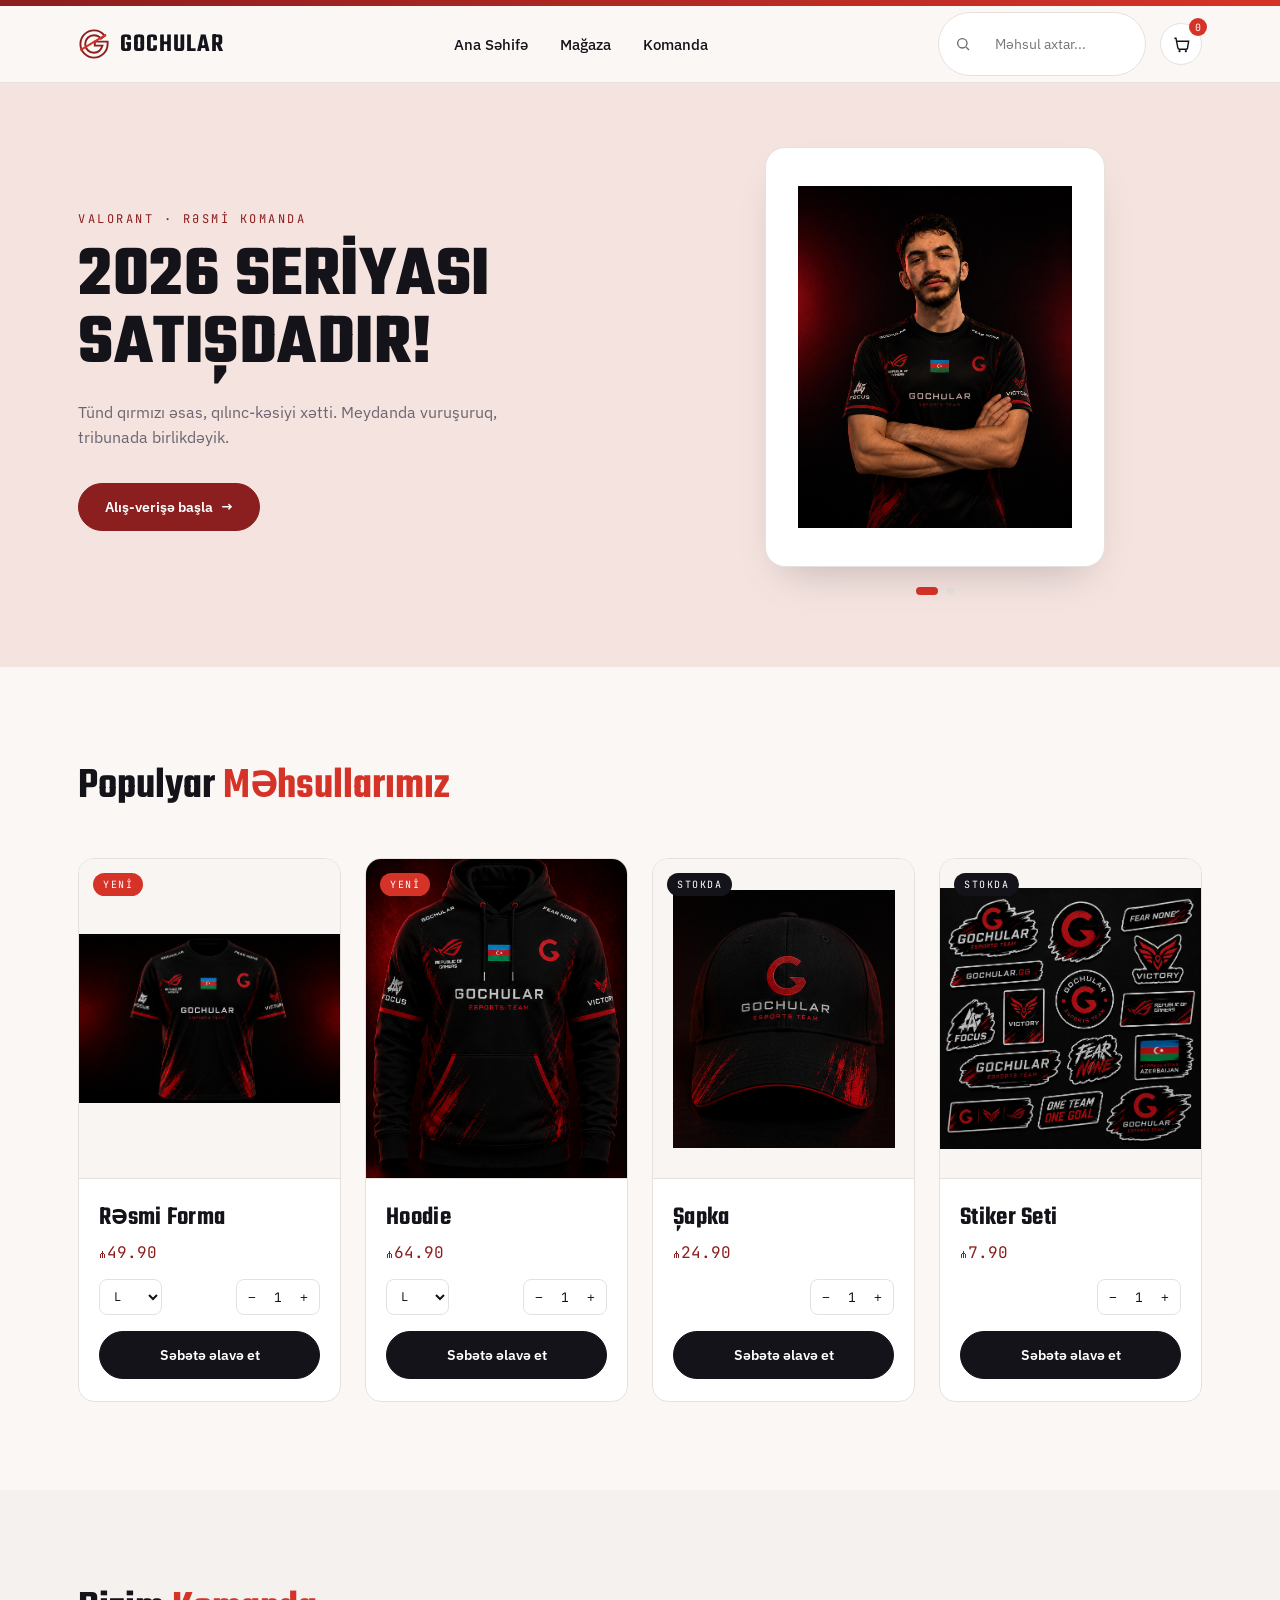
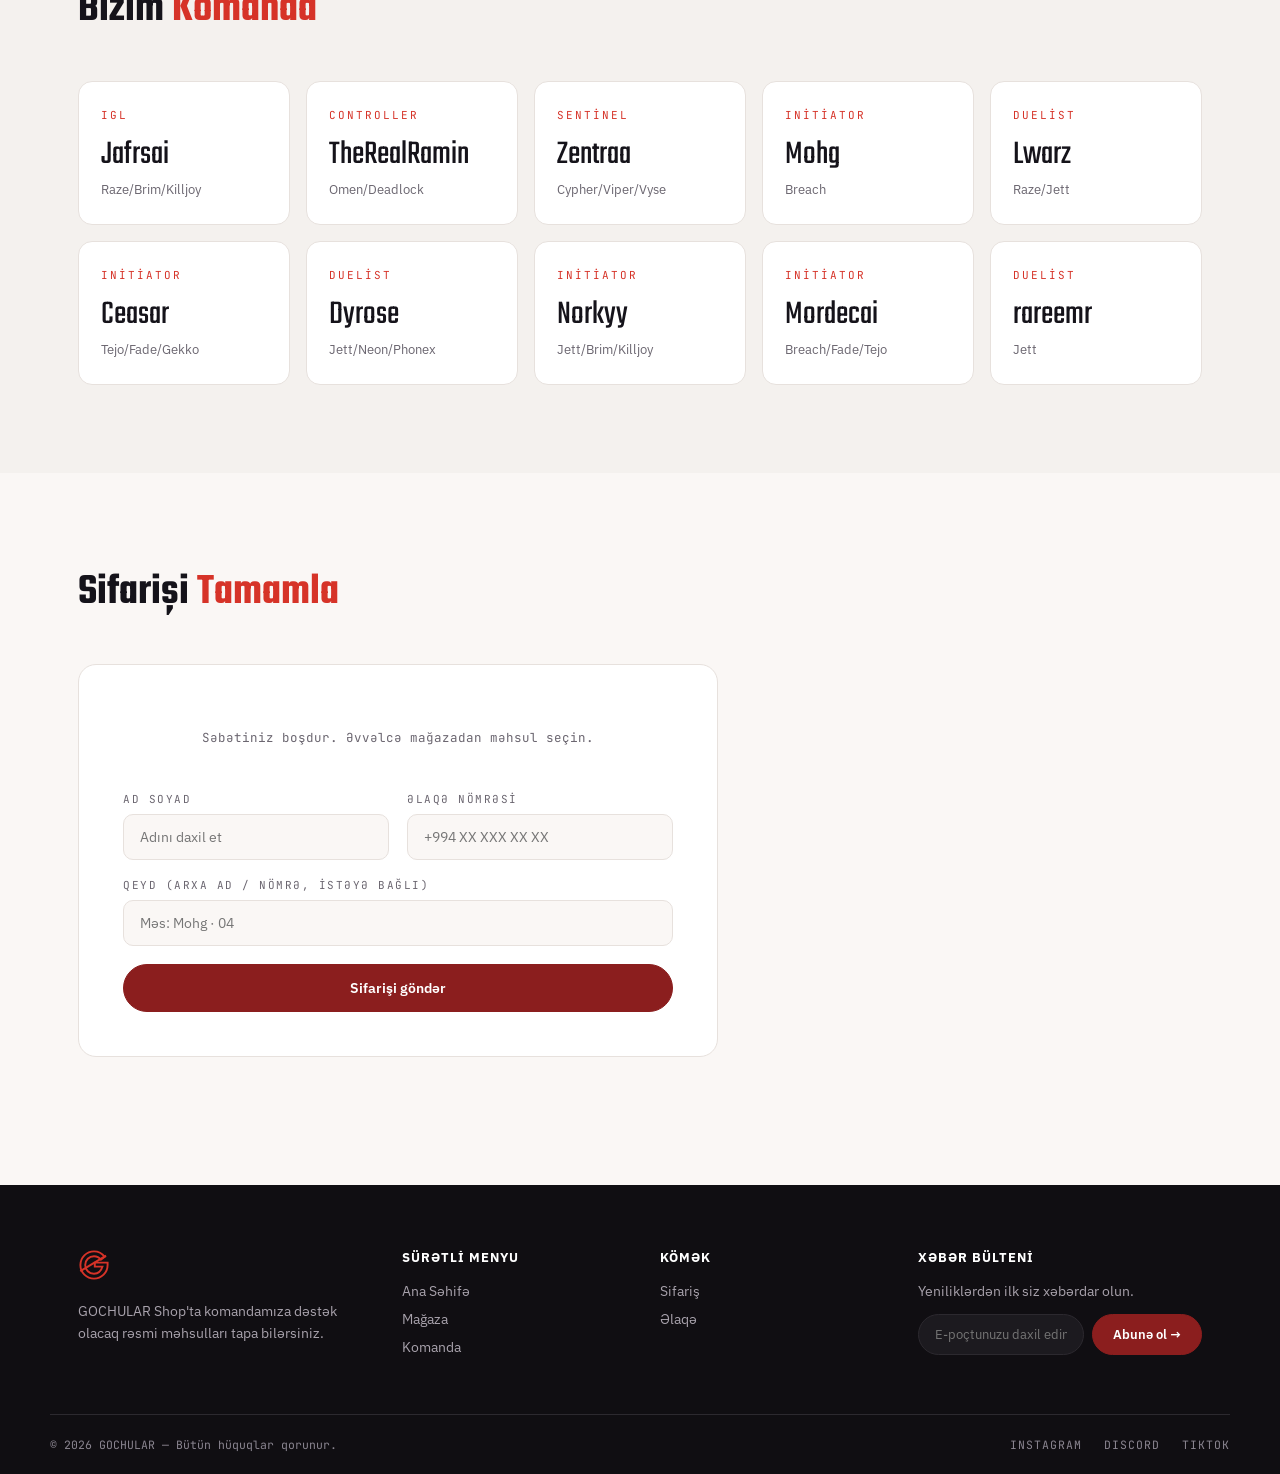
==== commit 36364660: "players infos" ====
--- a/index.html
+++ b/index.html
@@ -73,10 +73,10 @@
     <div class="hero-visual">
       <div class="hero-frame" id="hero-frame">
         <figure class="hero-slide active" data-slide="0">
-          <img src="assets/img/formaliNemis.jpeg" alt="GOCHULAR Rəsmi Forma" style="width: 100%;">
+          <img src="assets/img/players/jafrsai.jpeg" alt="GOCHULAR Rəsmi Forma" style="width: 100%;">
         </figure>
         <figure class="hero-slide" data-slide="1">
-          <img src="assets/img/formaliCamal.jpeg" alt="GOCHULAR Rəsmi Forma" style="width: 100%;">
+          <img src="assets/img/players/dyrose.jpeg" alt="GOCHULAR Rəsmi Forma" style="width: 100%;">
         </figure>
       </div>
       <div class="hero-dots">
@@ -196,14 +196,16 @@
       <h2>Bizim <span>Komanda</span></h2>
     </div>
     <div class="roster">
-      <div class="player"><div class="role">IGL</div><div class="tag">Jafrsai</div><div class="real">Raze/Brim/Killjoy</div></div>
-      <div class="player"><div class="role">Controller</div><div class="tag">TheRealRamin</div><div class="real">Omen/Deadlock</div></div>
-      <div class="player"><div class="role">Sentinel</div><div class="tag">Zentraa</div><div class="real">Cypher/Viper/Vyse</div></div>
-      <div class="player"><div class="role">Initiator</div><div class="tag">Mohg</div><div class="real">Breach</div></div>
-      <div class="player"><div class="role">Duelist</div><div class="tag">Lwarz</div><div class="real">Raze/Jett</div></div>
-      <div class="player"><div class="role">Initiator</div><div class="tag">Ceasar</div><div class="real">Tejo/Fade/Gekko</div></div>
-      <div class="player"><div class="role">Duelist</div><div class="tag">Dyrose</div><div class="real">Jett/Neon/Phonex</div></div>
-      <div class="player"><div class="role"></div><div class="tag">Norky</div><div class="real">Jett/Brim/Killjoy</div></div>
+      <a class="player" href="player.html?id=jafrsai"><div class="role">IGL</div><div class="tag">Jafrsai</div><div class="real">Raze/Brim/Killjoy</div></a>
+      <a class="player" href="player.html?id=therealramin"><div class="role">Controller</div><div class="tag">TheRealRamin</div><div class="real">Omen/Deadlock</div></a>
+      <a class="player" href="player.html?id=zentraa"><div class="role">Sentinel</div><div class="tag">Zentraa</div><div class="real">Cypher/Viper/Vyse</div></a>
+      <a class="player" href="player.html?id=mohg"><div class="role">Initiator</div><div class="tag">Mohg</div><div class="real">Breach</div></a>
+      <a class="player" href="player.html?id=lwarz"><div class="role">Duelist</div><div class="tag">Lwarz</div><div class="real">Raze/Jett</div></a>
+      <a class="player" href="player.html?id=ceasar"><div class="role">Initiator</div><div class="tag">Ceasar</div><div class="real">Tejo/Fade/Gekko</div></a>
+      <a class="player" href="player.html?id=dyrose"><div class="role">Duelist</div><div class="tag">Dyrose</div><div class="real">Jett/Neon/Phonex</div></a>
+      <a class="player" href="player.html?id=norkyy"><div class="role">Initiator</div><div class="tag">Norkyy</div><div class="real">Jett/Brim/Killjoy</div></a>
+      <a class="player" href="player.html?id=mordecai"><div class="role">Initiator</div><div class="tag">Mordecai</div><div class="real">Breach/Fade/Tejo</div></a>
+      <a class="player" href="player.html?id=rareemr"><div class="role">Duelist</div><div class="tag">rareemr</div><div class="real">Jett</div></a>
     </div>
   </div>
 </section>
--- a/assets/css/style.css
+++ b/assets/css/style.css
@@ -106,12 +106,16 @@
 .hero-visual{display:flex; flex-direction:column; align-items:center; gap:20px;}
 .hero-frame{
   background:var(--card); border-radius:20px; border:1px solid var(--line);
-  padding:32px; width:100%; max-width:340px; position:relative;
+  padding:32px; width:100%; max-width:340px; height:420px; position:relative;
   box-shadow: 0 20px 40px -20px rgba(21,19,26,0.25);
-}
-.hero-slide{display:none;}
-.hero-slide.active{display:block;}
-.hero-slide svg{width:100%; height:auto;}
+  overflow:hidden;
+}
+.hero-slide{
+  position:absolute; inset:32px; display:flex; align-items:center; justify-content:center;
+  opacity:0; pointer-events:none; transition:opacity .5s ease;
+}
+.hero-slide.active{opacity:1; pointer-events:auto;}
+.hero-slide svg{max-width:100%; max-height:100%; width:auto; height:auto;}
 .hero-dots{display:flex; gap:8px;}
 .dot{
   width:8px; height:8px; border-radius:50%; border:none; background:var(--line); cursor:pointer;
@@ -136,11 +140,14 @@
 }
 .product-card:hover{box-shadow:0 16px 32px -18px rgba(21,19,26,0.22); transform:translateY(-3px);}
 .product-visual{
-  position:relative; padding:26px; display:flex; align-items:center; justify-content:center;
+  position:relative; display:flex; align-items:center; justify-content:center;
   background:#f8f5f3; border-bottom:1px solid var(--line);
-  height:240px;
-}
-.product-visual svg{width:auto; height:100%; max-width:100%; max-height:100%;}
+  height:320px; overflow:hidden;
+}
+.product-visual svg{width:auto; height:100%; max-width:100%; max-height:100%; padding:26px; box-sizing:border-box;}
+.product-visual img{
+  width:100%; height:100%; object-fit:cover; object-position:center; display:block;
+}
 .badge{
   position:absolute; top:14px; left:14px; font-family:var(--mono); font-size:10px;
   letter-spacing:1.5px; text-transform:uppercase; padding:5px 10px; border-radius:999px;
@@ -168,6 +175,7 @@
 /* ROSTER */
 .roster{display:grid; grid-template-columns:repeat(auto-fit, minmax(200px,1fr)); gap:16px;}
 .player{
+  display:block; text-decoration:none; color:inherit; cursor:pointer;
   background:var(--card); border:1px solid var(--line); border-radius:14px; padding:26px 22px;
   transition:box-shadow .2s, transform .2s;
 }
@@ -276,4 +284,124 @@
 @media (prefers-reduced-motion: reduce){
   html{scroll-behavior:auto;}
   *{transition:none !important;}
+}
+
+/* PRODUCT CARD LINKS */
+.product-title-link{color:inherit; text-decoration:none; display:block;}
+.product-title-link:hover h3{color:var(--red-hot);}
+a.product-visual{cursor:pointer;}
+
+/* PRODUCT DETAIL PAGE */
+.breadcrumb{
+  font-family:var(--mono); font-size:12px; color:var(--ink-dim); margin-bottom:28px;
+}
+.breadcrumb a{color:var(--red-hot);}
+.detail-grid{
+  display:grid; grid-template-columns:1fr 1.3fr 100px; gap:24px; align-items:start;
+}
+.detail-grid.product-card{
+  background:transparent; border:none; border-radius:0; overflow:visible; box-shadow:none;
+}
+.detail-grid.product-card:hover{box-shadow:none; transform:none;}
+@media (max-width:860px){
+  .detail-grid{grid-template-columns:1fr;}
+  .thumb-col{
+    flex-direction:row; order:2; max-height:none; overflow-x:auto; overflow-y:hidden;
+    padding-right:0; padding-bottom:6px;
+  }
+  .thumb-col .thumb{flex-shrink:0; width:90px;}
+  .main-image{order:1;}
+  .detail-info{order:3;}
+}
+.thumb-col{
+  display:flex; flex-direction:column; gap:12px;
+  max-height:620px; overflow-y:auto; overflow-x:hidden;
+  padding-right:6px; scrollbar-width:thin; scrollbar-color:var(--line) transparent;
+}
+.thumb-col::-webkit-scrollbar{width:6px;}
+.thumb-col::-webkit-scrollbar-track{background:transparent;}
+.thumb-col::-webkit-scrollbar-thumb{background:var(--line); border-radius:3px;}
+.thumb-col .thumb{flex-shrink:0;}
+.thumb{
+  width:100%; aspect-ratio:1; border:1px solid var(--line); border-radius:10px; overflow:hidden;
+  cursor:pointer; background:#f8f5f3; padding:0; max-width:110px;
+}
+.thumb img{width:100%; height:100%; object-fit:cover; display:block;}
+.thumb.active{border-color:var(--red-hot); border-width:2px;}
+.main-image{
+  border:1px solid var(--line); border-radius:16px; overflow:hidden; background:#f8f5f3;
+  display:flex; align-items:center; justify-content:center; aspect-ratio:1;
+  cursor:zoom-in;
+}
+.main-image img{
+  width:100%; height:100%; object-fit:cover; display:block;
+  transition:transform 0.15s ease; will-change:transform;
+}
+.main-image.zoomed img{transform:scale(2.2);}
+.main-image.zoomed{cursor:zoom-out;}
+.detail-info h1{font-family:var(--display); font-size:42px; font-weight:600; letter-spacing:0.3px;}
+.detail-badge{position:static; display:inline-block; margin-bottom:14px;}
+.detail-price{font-family:var(--mono); font-size:24px; color:var(--red); margin:14px 0 20px;}
+.detail-desc{color:var(--ink-dim); line-height:1.7; margin-bottom:26px; max-width:440px;}
+.detail-controls{display:flex; align-items:center; gap:14px; margin-bottom:22px; flex-wrap:wrap;}
+.detail-controls .size-select{padding:12px 14px; font-size:13px; border-radius:10px;}
+.detail-controls .qty-stepper{font-size:15px;}
+.detail-controls .qty-stepper button{width:36px; height:42px;}
+.detail-controls .qty-stepper .qty-val{width:28px;}
+.detail-controls .add-cart{width:auto; padding:14px 32px;}
+.info-notes{margin-top:30px; display:flex; flex-direction:column; gap:14px; max-width:440px;}
+.info-note{
+  display:flex; gap:14px; align-items:flex-start; border:1px solid var(--line); border-radius:12px; padding:16px 18px;
+}
+.info-note svg{flex-shrink:0; margin-top:2px; color:var(--red);}
+.info-note strong{display:block; font-size:14px; margin-bottom:2px;}
+.info-note span{font-size:12.5px; color:var(--ink-dim);}
+
+/* PLAYER PROFILE PAGE */
+.player-hero{
+  background:#0b0a0d; color:#f2efe9; padding:70px 0 50px; overflow:hidden;
+}
+.player-hero-wrap{
+  display:grid; grid-template-columns:1fr 1fr; align-items:end; gap:32px; min-height:640px;
+}
+@media (max-width:860px){
+  .player-hero-wrap{grid-template-columns:1fr; min-height:auto;}
+  .player-photo{order:1;}
+  .player-info{order:2; padding-bottom:48px;}
+}
+.player-eyebrow{
+  font-family:var(--mono); font-size:12px; letter-spacing:2px; text-transform:uppercase;
+  color:#c9c4cc; margin-bottom:18px;
+}
+.player-info h1{
+  font-family:var(--display); font-weight:700; font-size:clamp(34px,4.4vw,52px);
+  line-height:1.05; color:#efe4d8; max-width:640px; letter-spacing:0.3px;
+}
+.player-meta-grid{
+  display:grid; grid-template-columns:1fr 1fr; gap:32px; margin-top:40px; max-width:520px;
+}
+.meta-block h4{
+  font-family:var(--mono); font-size:11px; letter-spacing:2.5px; text-transform:uppercase;
+  color:#c9c4cc; margin-bottom:14px;
+}
+.meta-row{font-size:13.5px; color:#f2efe9; margin-bottom:8px; line-height:1.5;}
+.meta-row strong{font-weight:600;}
+.social-icons{display:flex; gap:10px;}
+.social-icon{
+  width:34px; height:34px; border:1px solid #3a3740; border-radius:50%;
+  display:flex; align-items:center; justify-content:center; color:#f2efe9; transition:border-color .2s;
+}
+.social-icon:hover{border-color:var(--red-hot);}
+.stats-btn{
+  display:inline-block; margin-top:34px; padding:14px 26px;
+  border:1px dashed #4a4650; font-family:var(--mono); font-size:12px; letter-spacing:1.5px;
+  text-transform:uppercase; color:#f2efe9; transition:border-color .2s, color .2s;
+}
+.stats-btn:hover{border-color:var(--red-hot); color:var(--red-hot);}
+.stats-btn.disabled{opacity:0.45; cursor:not-allowed;}
+.player-photo{
+  display:flex; align-items:flex-end; justify-content:center; height:100%; max-height:640px;
+}
+.player-photo img{
+  max-width:100%; max-height:640px; width:auto; height:auto; object-fit:contain; display:block;
 }
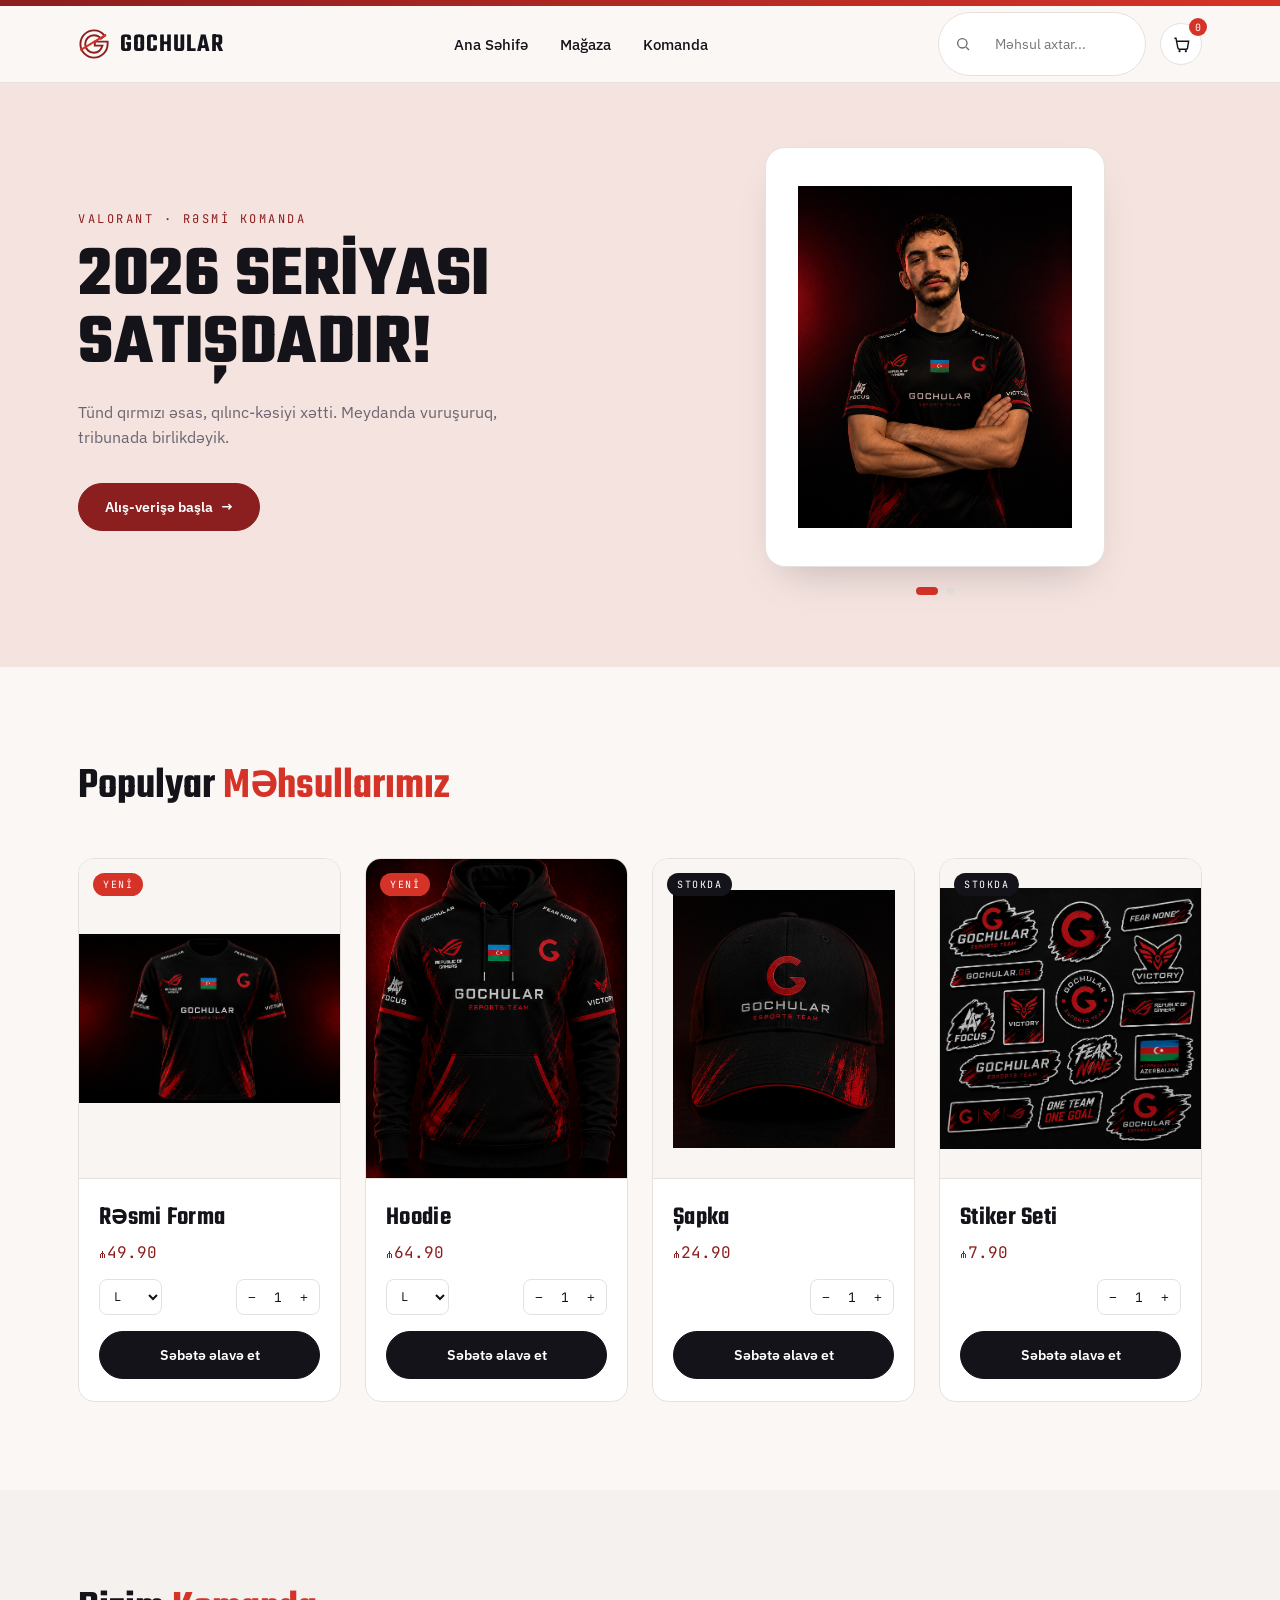
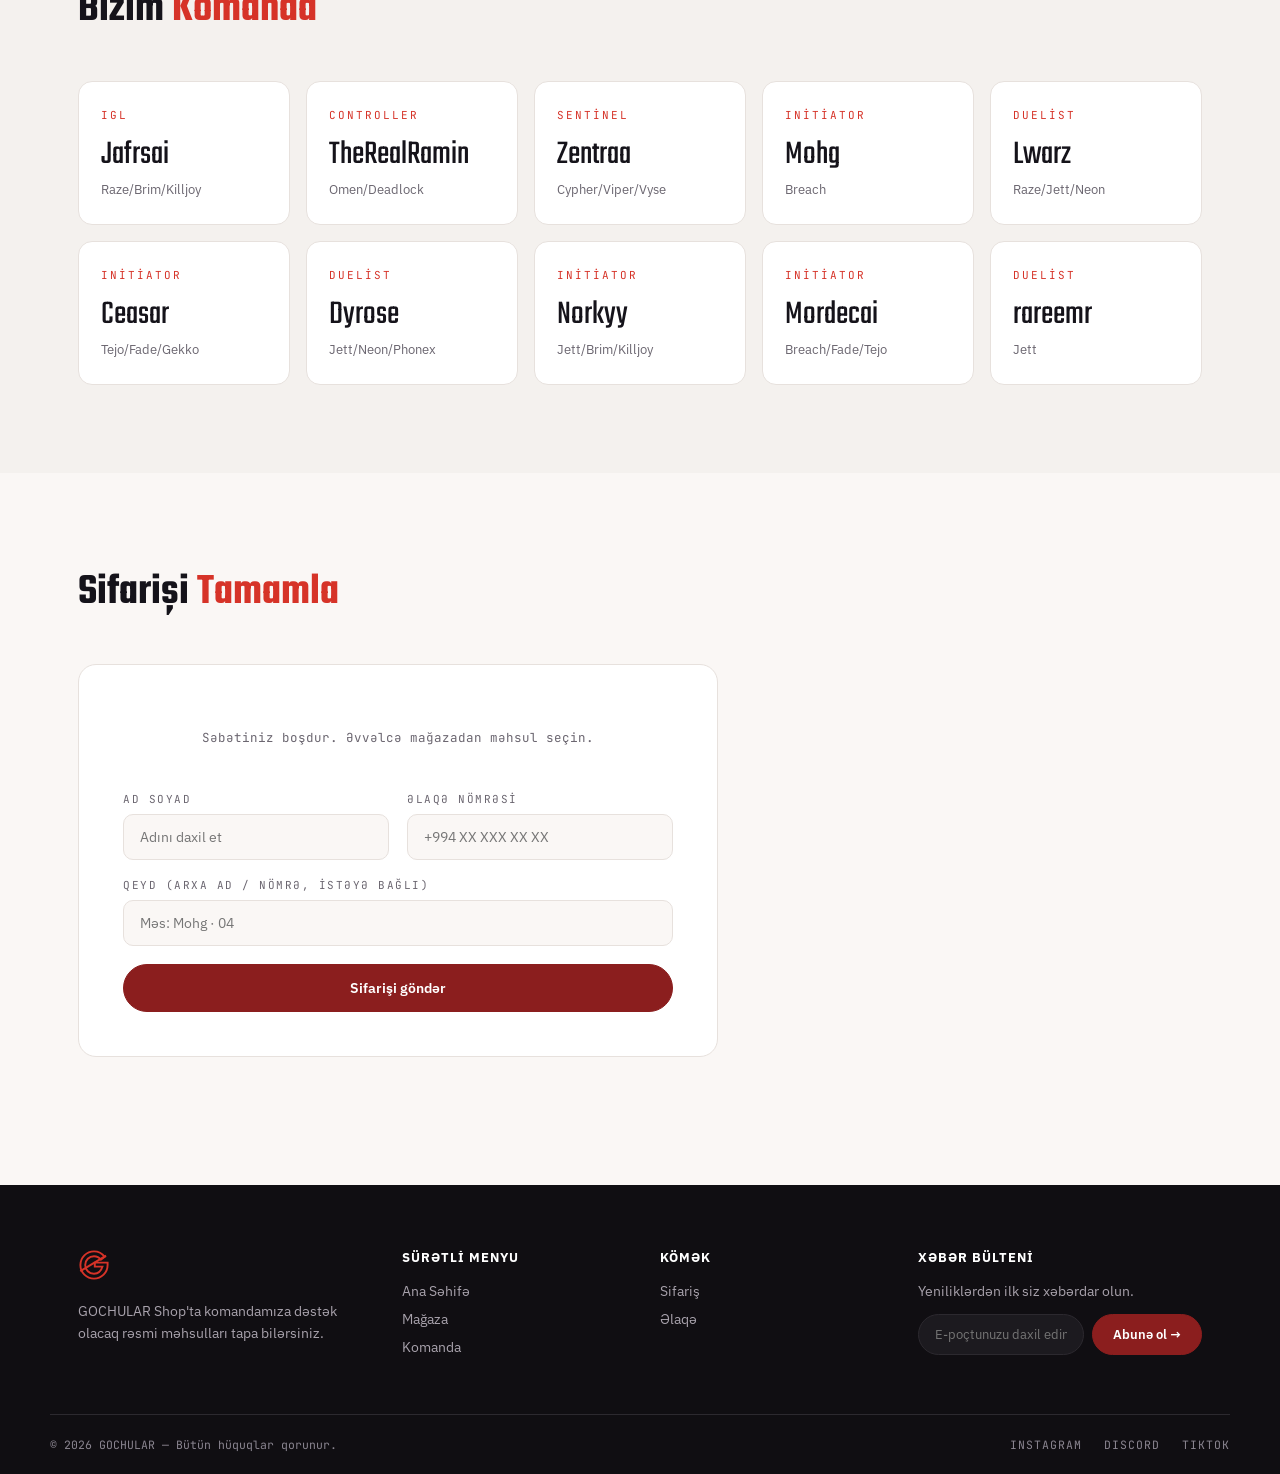
==== commit 8d6103c7: "changes" ====
--- a/index.html
+++ b/index.html
@@ -200,7 +200,7 @@
       <a class="player" href="player.html?id=therealramin"><div class="role">Controller</div><div class="tag">TheRealRamin</div><div class="real">Omen/Deadlock</div></a>
       <a class="player" href="player.html?id=zentraa"><div class="role">Sentinel</div><div class="tag">Zentraa</div><div class="real">Cypher/Viper/Vyse</div></a>
       <a class="player" href="player.html?id=mohg"><div class="role">Initiator</div><div class="tag">Mohg</div><div class="real">Breach</div></a>
-      <a class="player" href="player.html?id=lwarz"><div class="role">Duelist</div><div class="tag">Lwarz</div><div class="real">Raze/Jett</div></a>
+      <a class="player" href="player.html?id=lwarz"><div class="role">Duelist</div><div class="tag">Lwarz</div><div class="real">Raze/Jett/Neon</div></a>
       <a class="player" href="player.html?id=ceasar"><div class="role">Initiator</div><div class="tag">Ceasar</div><div class="real">Tejo/Fade/Gekko</div></a>
       <a class="player" href="player.html?id=dyrose"><div class="role">Duelist</div><div class="tag">Dyrose</div><div class="real">Jett/Neon/Phonex</div></a>
       <a class="player" href="player.html?id=norkyy"><div class="role">Initiator</div><div class="tag">Norkyy</div><div class="real">Jett/Brim/Killjoy</div></a>
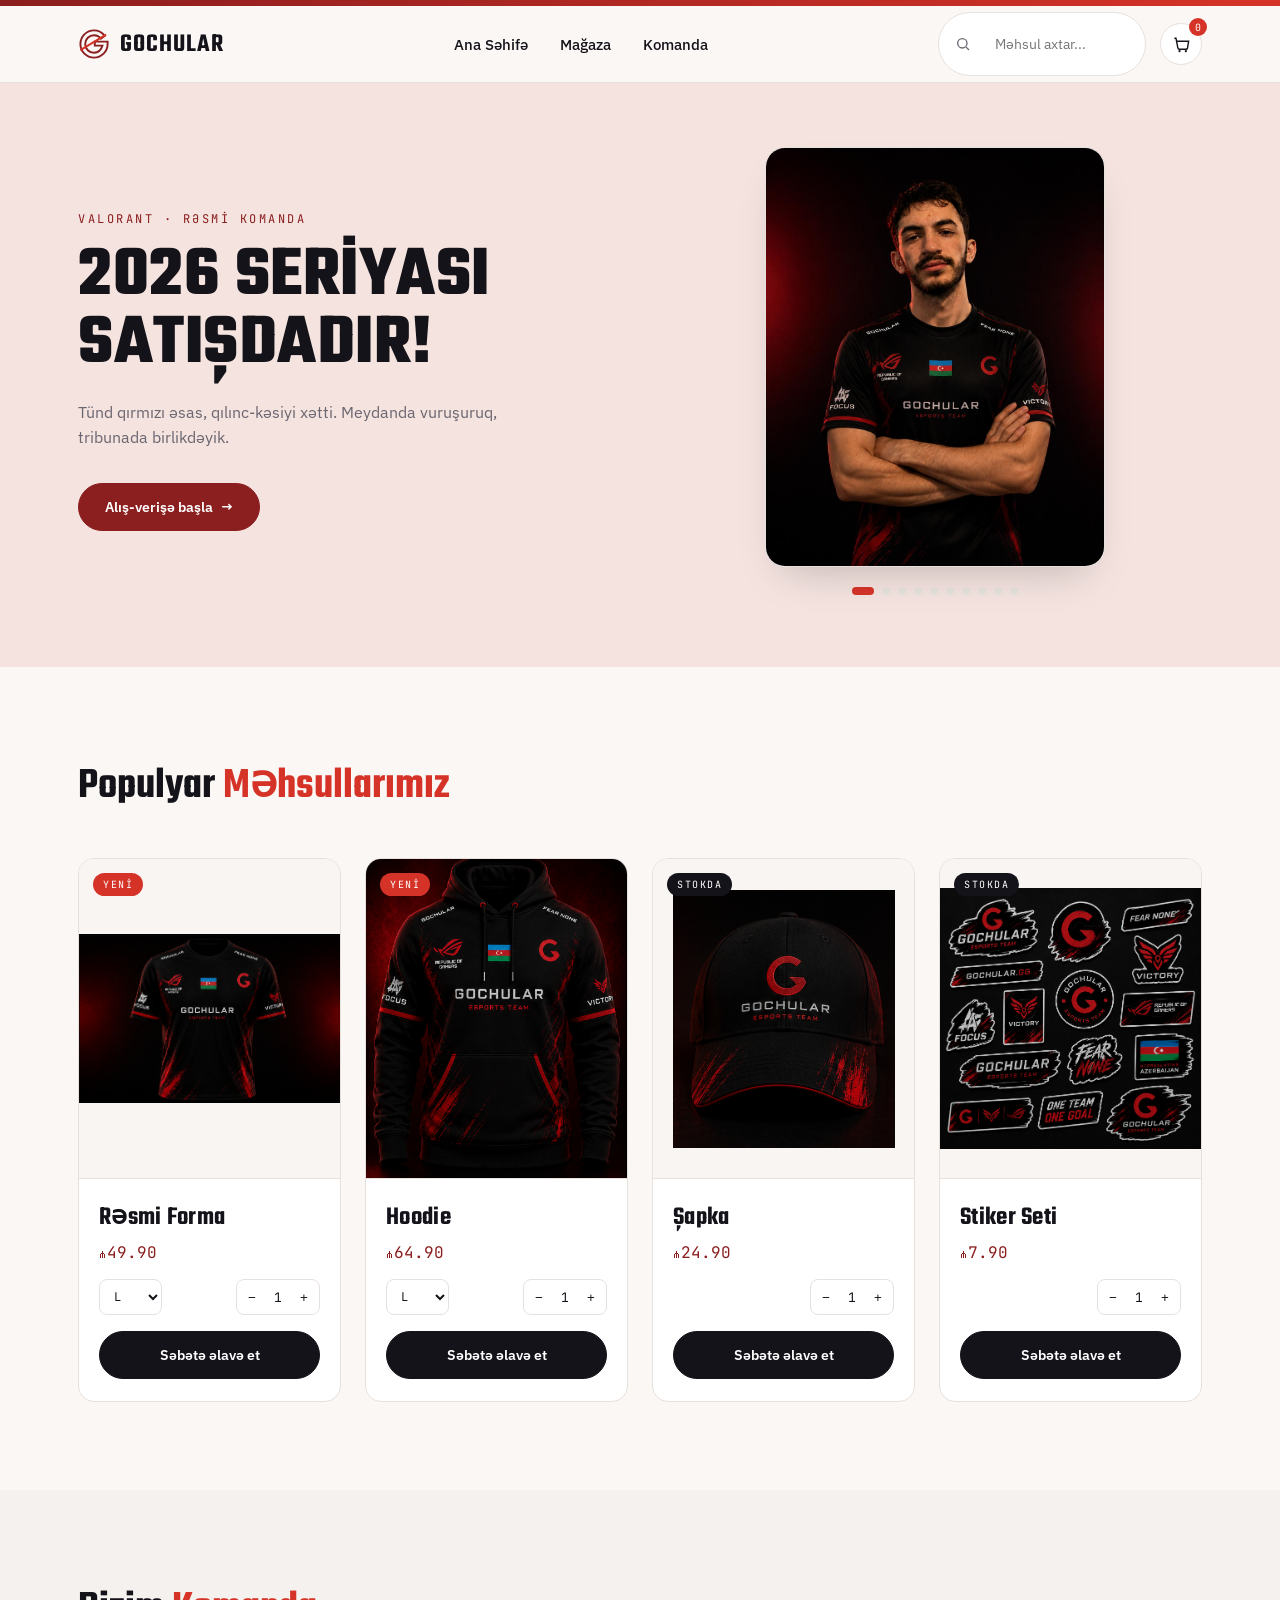
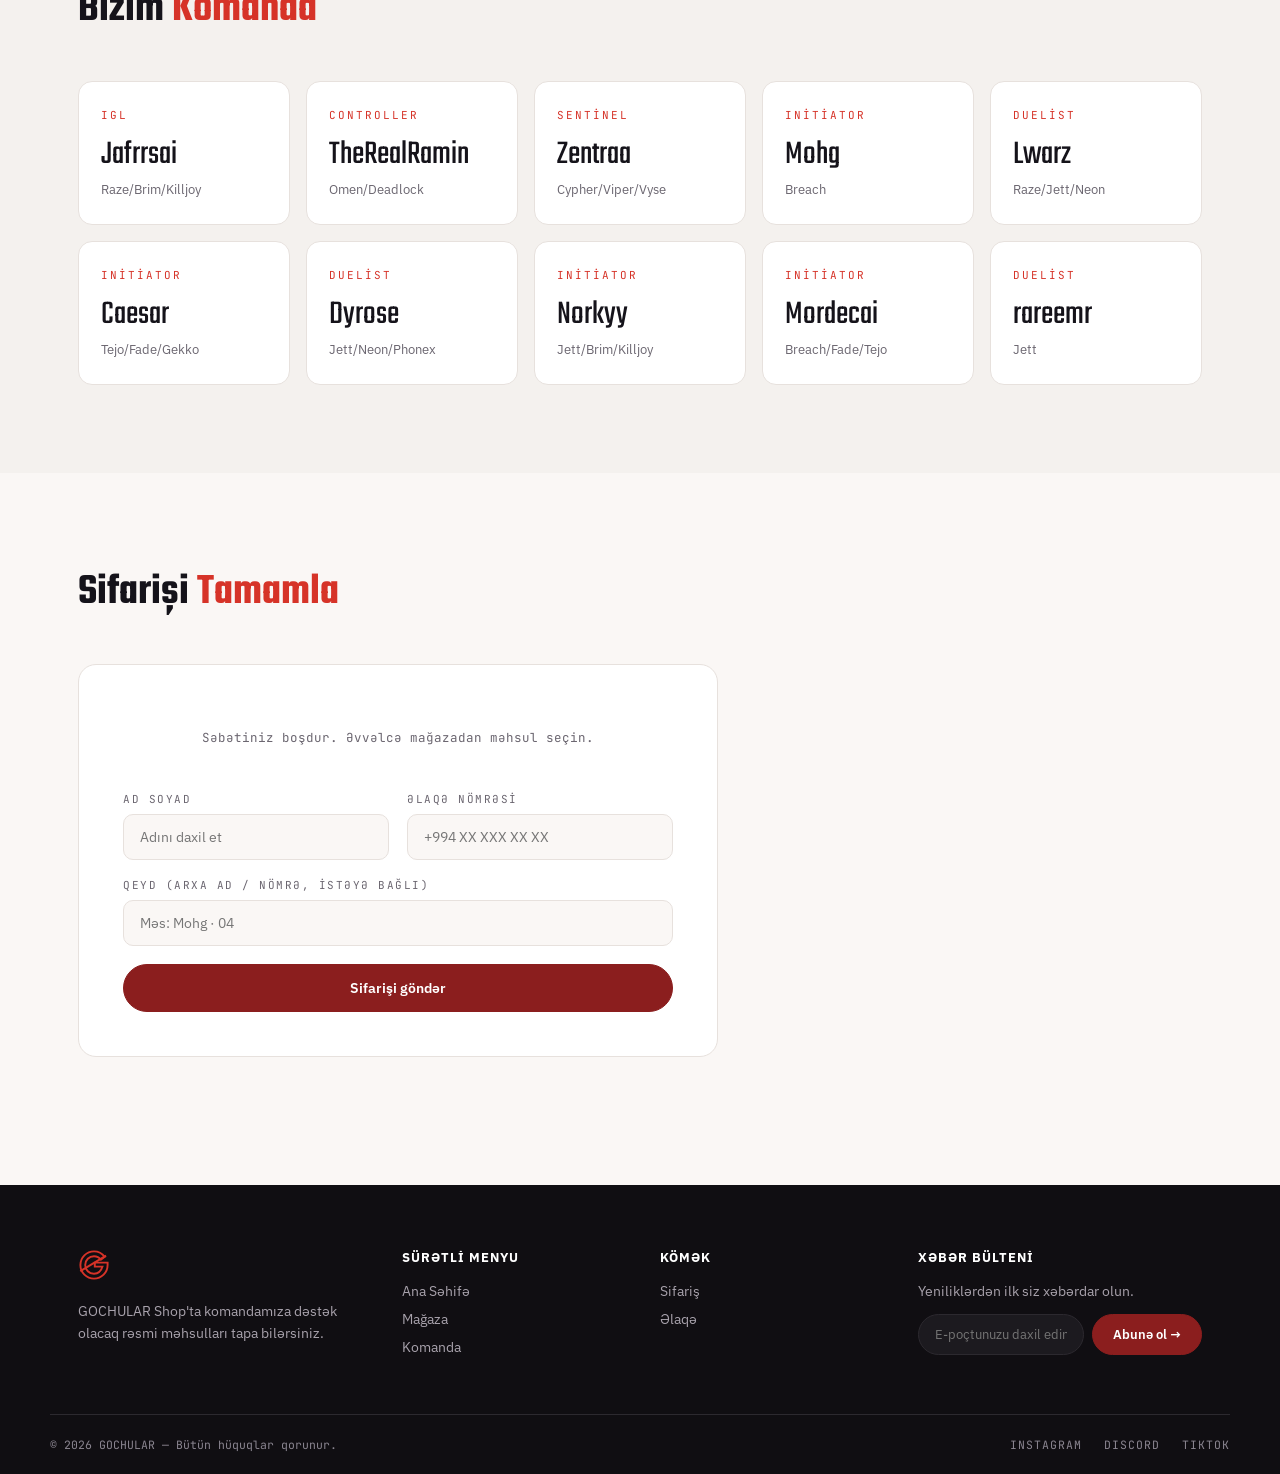
==== commit 48350c43: "slide" ====
--- a/index.html
+++ b/index.html
@@ -73,16 +73,37 @@
     <div class="hero-visual">
       <div class="hero-frame" id="hero-frame">
         <figure class="hero-slide active" data-slide="0">
-          <img src="assets/img/players/jafrsai.jpeg" alt="GOCHULAR Rəsmi Forma" style="width: 100%;">
+          <img src="assets/img/players/jafrsai.jpeg" alt="GOCHULAR Rəsmi Forma">
         </figure>
         <figure class="hero-slide" data-slide="1">
-          <img src="assets/img/players/dyrose.jpeg" alt="GOCHULAR Rəsmi Forma" style="width: 100%;">
+          <img src="assets/img/players/dyrose.jpeg" alt="GOCHULAR Rəsmi Forma">
+        </figure>
+        <figure class="hero-slide" data-slide="2">
+          <img src="assets/img/players/theRealRamin.jpeg" alt="GOCHULAR Rəsmi Forma">
+        </figure>
+        <figure class="hero-slide" data-slide="3">
+          <img src="assets/img/players/zentraa.png" alt="GOCHULAR Rəsmi Forma">
+        </figure>
+        <figure class="hero-slide" data-slide="4">
+          <img src="assets/img/players/lwarz.png" alt="GOCHULAR Rəsmi Forma">
+        </figure>
+        <figure class="hero-slide" data-slide="5">
+          <img src="assets/img/players/rareemr.png" alt="GOCHULAR Rəsmi Forma">
+        </figure>
+        <figure class="hero-slide" data-slide="6">
+          <img src="assets/img/players/mordecai.png" alt="GOCHULAR Rəsmi Forma">
+        </figure>
+        <figure class="hero-slide" data-slide="7">
+          <img src="assets/img/players/mohg.png" alt="GOCHULAR Rəsmi Forma">
+        </figure>
+        <figure class="hero-slide" data-slide="8">
+          <img src="assets/img/players/caesar.png" alt="GOCHULAR Rəsmi Forma">
+        </figure>
+        <figure class="hero-slide" data-slide="9">
+          <img src="assets/img/players/norkyy.png" alt="GOCHULAR Rəsmi Forma">
         </figure>
       </div>
-      <div class="hero-dots">
-        <button class="dot active" onclick="goToSlide(0)" aria-label="1-ci şəkil"></button>
-        <button class="dot" onclick="goToSlide(1)" aria-label="2-ci şəkil"></button>
-      </div>
+      <div class="hero-dots" id="hero-dots"></div>
     </div>
   </div>
 </header>
@@ -196,12 +217,12 @@
       <h2>Bizim <span>Komanda</span></h2>
     </div>
     <div class="roster">
-      <a class="player" href="player.html?id=jafrsai"><div class="role">IGL</div><div class="tag">Jafrsai</div><div class="real">Raze/Brim/Killjoy</div></a>
+      <a class="player" href="player.html?id=jafrrsai"><div class="role">IGL</div><div class="tag">Jafrrsai</div><div class="real">Raze/Brim/Killjoy</div></a>
       <a class="player" href="player.html?id=therealramin"><div class="role">Controller</div><div class="tag">TheRealRamin</div><div class="real">Omen/Deadlock</div></a>
       <a class="player" href="player.html?id=zentraa"><div class="role">Sentinel</div><div class="tag">Zentraa</div><div class="real">Cypher/Viper/Vyse</div></a>
       <a class="player" href="player.html?id=mohg"><div class="role">Initiator</div><div class="tag">Mohg</div><div class="real">Breach</div></a>
       <a class="player" href="player.html?id=lwarz"><div class="role">Duelist</div><div class="tag">Lwarz</div><div class="real">Raze/Jett/Neon</div></a>
-      <a class="player" href="player.html?id=ceasar"><div class="role">Initiator</div><div class="tag">Ceasar</div><div class="real">Tejo/Fade/Gekko</div></a>
+      <a class="player" href="player.html?id=caesar"><div class="role">Initiator</div><div class="tag">Caesar</div><div class="real">Tejo/Fade/Gekko</div></a>
       <a class="player" href="player.html?id=dyrose"><div class="role">Duelist</div><div class="tag">Dyrose</div><div class="real">Jett/Neon/Phonex</div></a>
       <a class="player" href="player.html?id=norkyy"><div class="role">Initiator</div><div class="tag">Norkyy</div><div class="real">Jett/Brim/Killjoy</div></a>
       <a class="player" href="player.html?id=mordecai"><div class="role">Initiator</div><div class="tag">Mordecai</div><div class="real">Breach/Fade/Tejo</div></a>
--- a/assets/css/style.css
+++ b/assets/css/style.css
@@ -106,16 +106,17 @@
 .hero-visual{display:flex; flex-direction:column; align-items:center; gap:20px;}
 .hero-frame{
   background:var(--card); border-radius:20px; border:1px solid var(--line);
-  padding:32px; width:100%; max-width:340px; height:420px; position:relative;
+  width:100%; max-width:340px; height:420px; position:relative;
   box-shadow: 0 20px 40px -20px rgba(21,19,26,0.25);
   overflow:hidden;
 }
 .hero-slide{
-  position:absolute; inset:32px; display:flex; align-items:center; justify-content:center;
+  position:absolute; inset:0; display:flex; align-items:center; justify-content:center;
   opacity:0; pointer-events:none; transition:opacity .5s ease;
 }
 .hero-slide.active{opacity:1; pointer-events:auto;}
-.hero-slide svg{max-width:100%; max-height:100%; width:auto; height:auto;}
+.hero-slide svg{max-width:80%; max-height:80%; width:auto; height:auto;}
+.hero-slide img{width:100%; height:100%; object-fit:cover; object-position:center; display:block;}
 .hero-dots{display:flex; gap:8px;}
 .dot{
   width:8px; height:8px; border-radius:50%; border:none; background:var(--line); cursor:pointer;
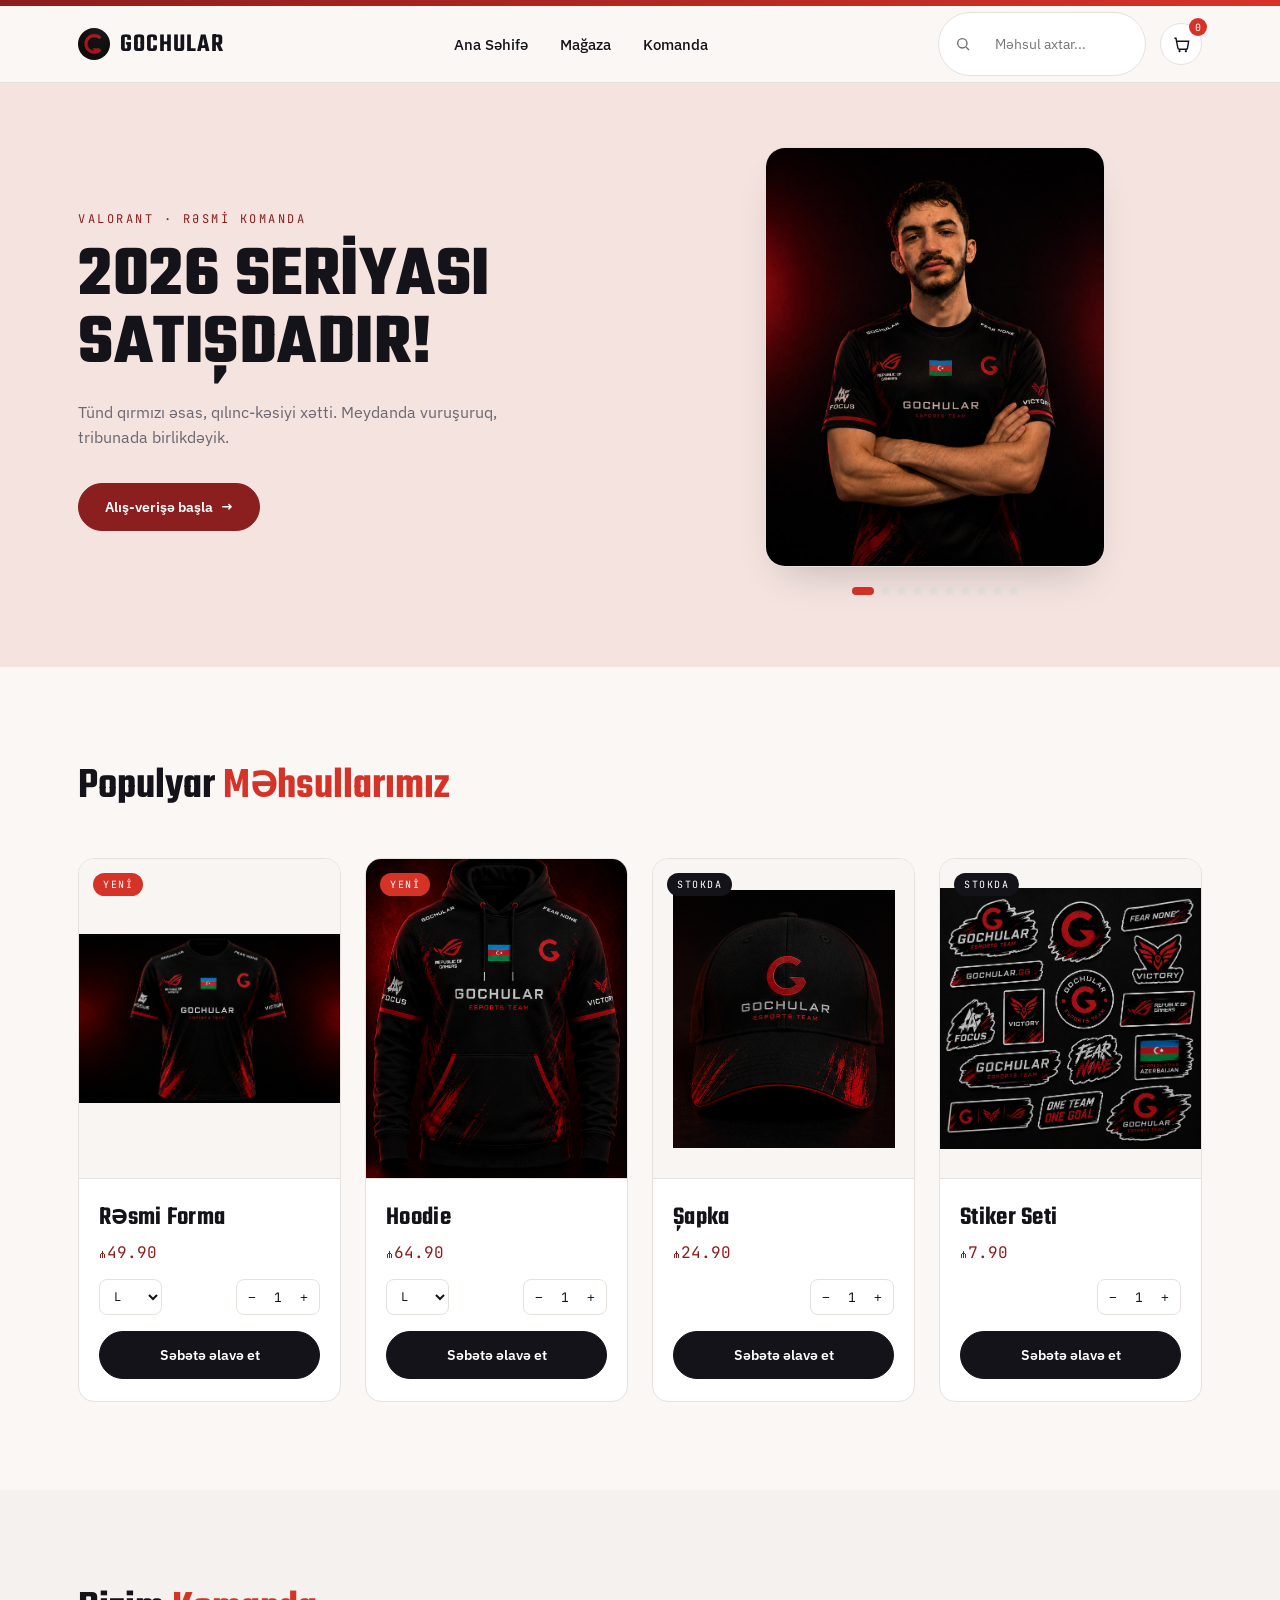
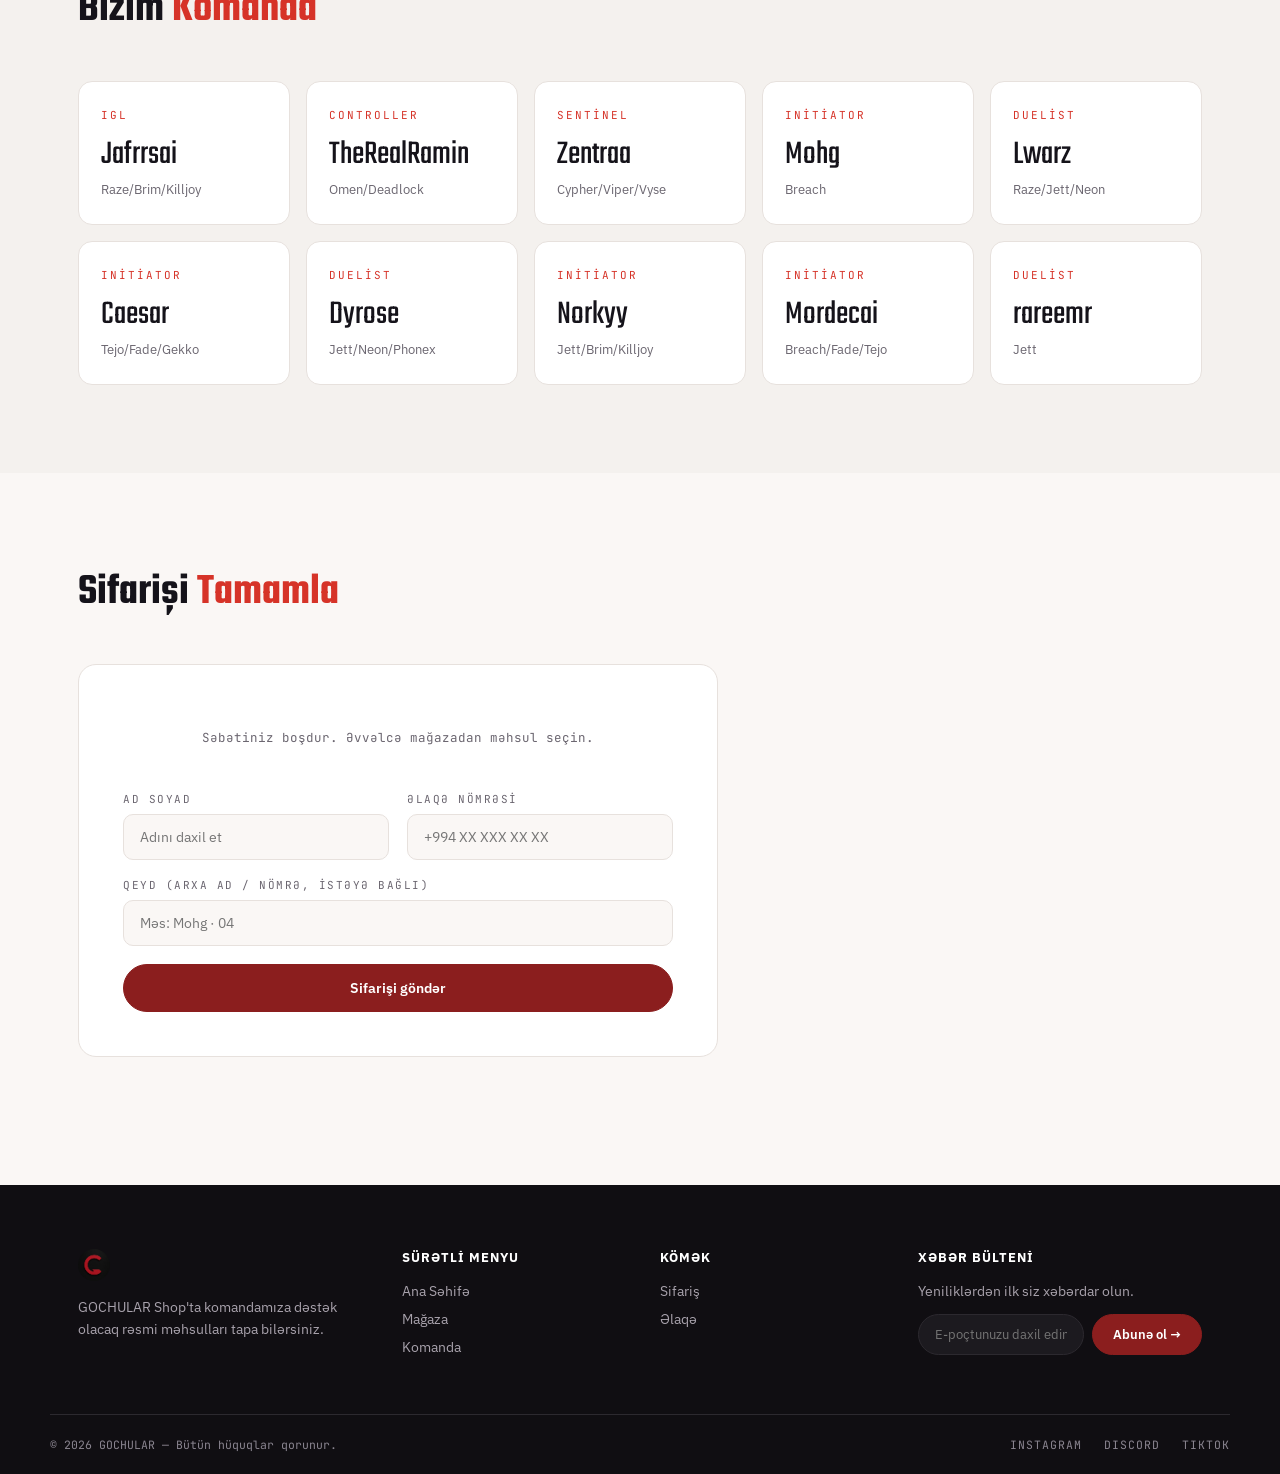
==== commit 7433c886: "new logo" ====
--- a/index.html
+++ b/index.html
@@ -16,10 +16,7 @@
 <nav>
   <div class="wrap">
     <a href="#top" class="brand">
-      <svg class="brand-mark" viewBox="0 0 40 40" xmlns="http://www.w3.org/2000/svg">
-        <path d="M20 3 C10.6 3 3 10.6 3 20 C3 29.4 10.6 37 20 37 C29.4 37 37 29.4 37 20 L37 17 L21 17 L21 22 L30.6 22 C29 27.4 25 31 20 31 C13.9 31 9 26.1 9 20 C9 13.9 13.9 9 20 9 C23.6 9 26.7 10.7 28.7 13.4 L33.4 9.9 C30.3 5.7 25.5 3 20 3 Z" fill="none" stroke="#8b1e1e" stroke-width="2.4"/>
-        <path d="M4 27 L34 9" stroke="#d63328" stroke-width="2.6" stroke-linecap="square"/>
-      </svg>
+      <img class="brand-mark" src="assets/img/logo-GH.jpeg" alt="GOCHULAR loqo">
       <span class="brand-name">GOCHULAR</span>
     </a>
 
@@ -267,10 +264,7 @@
 <footer>
   <div class="wrap footer-grid">
     <div class="footer-brand">
-      <svg class="brand-mark" viewBox="0 0 40 40" xmlns="http://www.w3.org/2000/svg">
-        <path d="M20 3 C10.6 3 3 10.6 3 20 C3 29.4 10.6 37 20 37 C29.4 37 37 29.4 37 20 L37 17 L21 17 L21 22 L30.6 22 C29 27.4 25 31 20 31 C13.9 31 9 26.1 9 20 C9 13.9 13.9 9 20 9 C23.6 9 26.7 10.7 28.7 13.4 L33.4 9.9 C30.3 5.7 25.5 3 20 3 Z" fill="none" stroke="#d63328" stroke-width="2.4"/>
-        <path d="M4 27 L34 9" stroke="#d63328" stroke-width="2.6" stroke-linecap="square"/>
-      </svg>
+      <img class="brand-mark" src="assets/img/logo-GH.jpeg" alt="GOCHULAR loqo">
       <p>GOCHULAR Shop'ta komandamıza dəstək olacaq rəsmi məhsulları tapa bilərsiniz.</p>
     </div>
     <div class="footer-col">
--- a/assets/css/style.css
+++ b/assets/css/style.css
@@ -36,7 +36,7 @@
 }
 nav .wrap{display:flex; align-items:center; justify-content:space-between; height:76px; gap:24px;}
 .brand{display:flex; align-items:center; gap:10px;}
-.brand-mark{width:32px; height:32px;}
+.brand-mark{width:32px; height:32px; object-fit:cover; border-radius:16px; display:block;}
 .brand-name{font-family:var(--display); font-size:26px; letter-spacing:1px; font-weight:600;}
 .nav-links{display:flex; gap:32px;}
 .nav-links a{
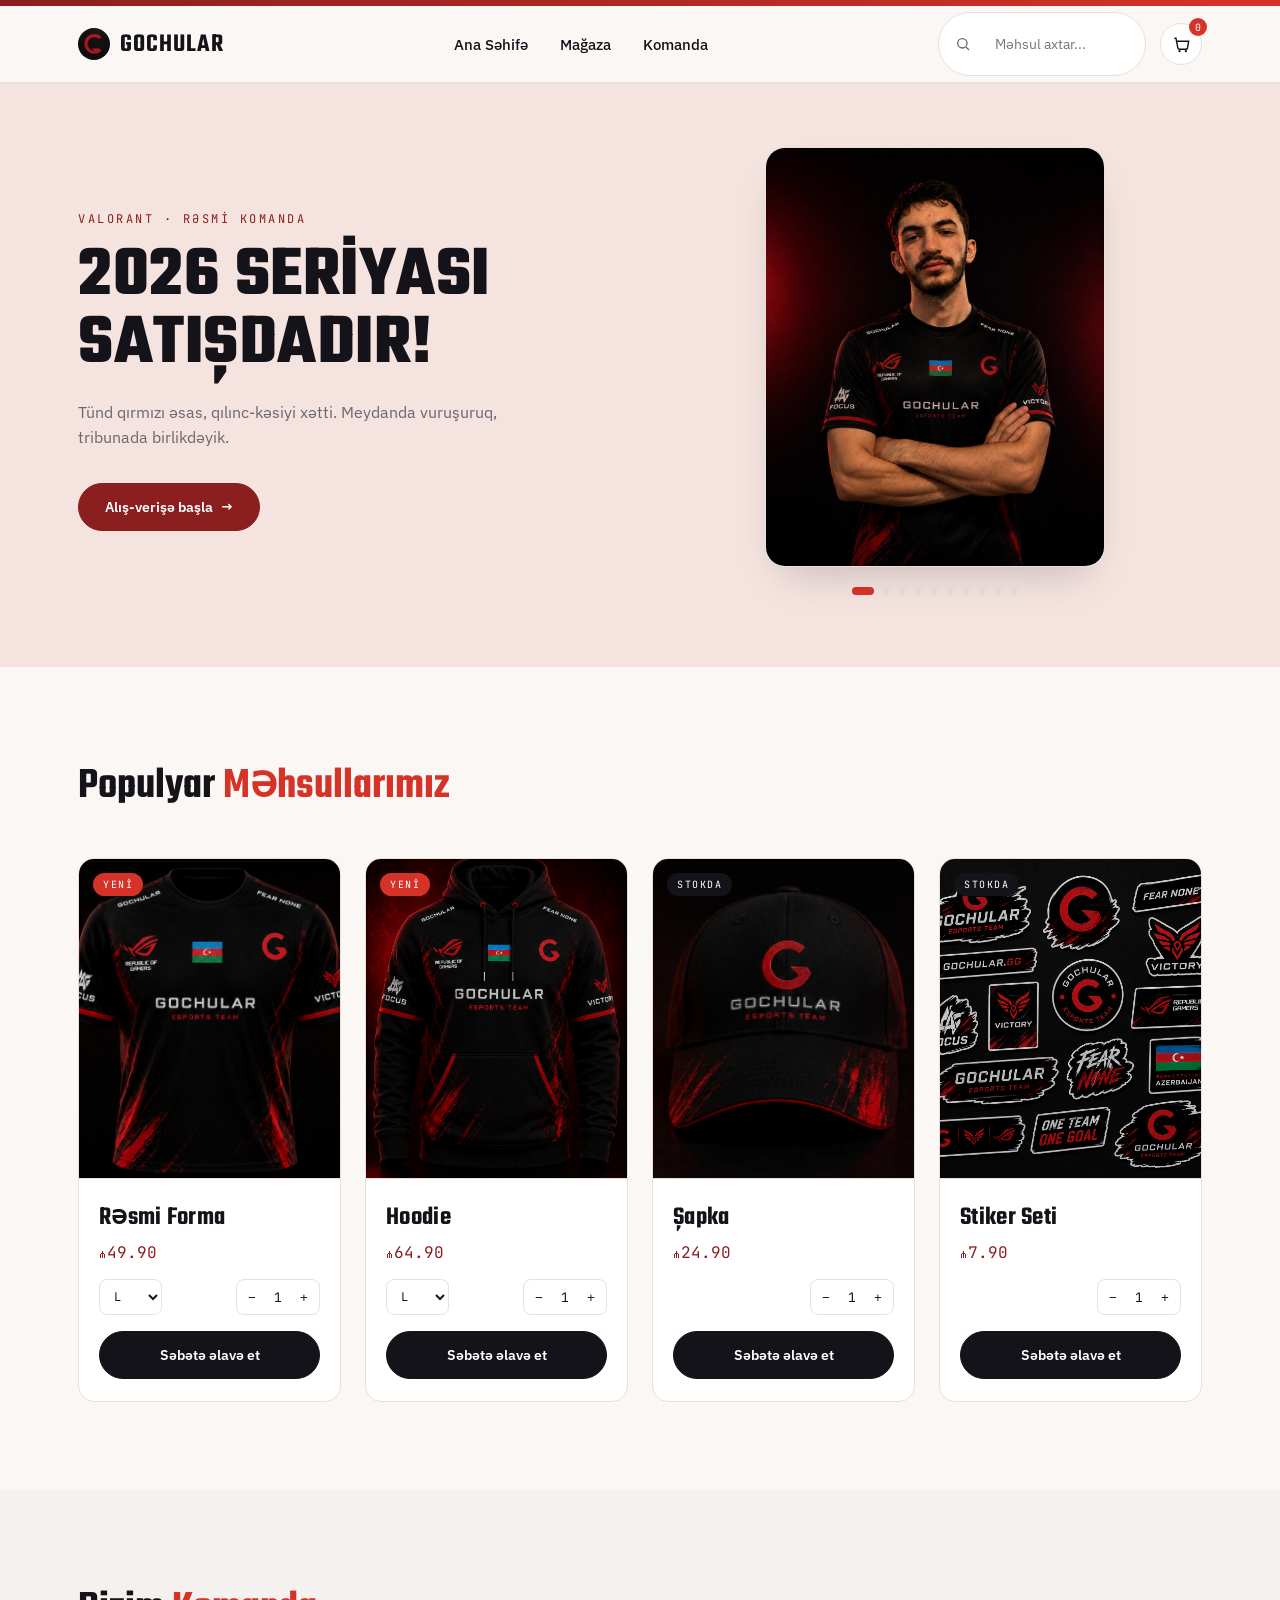
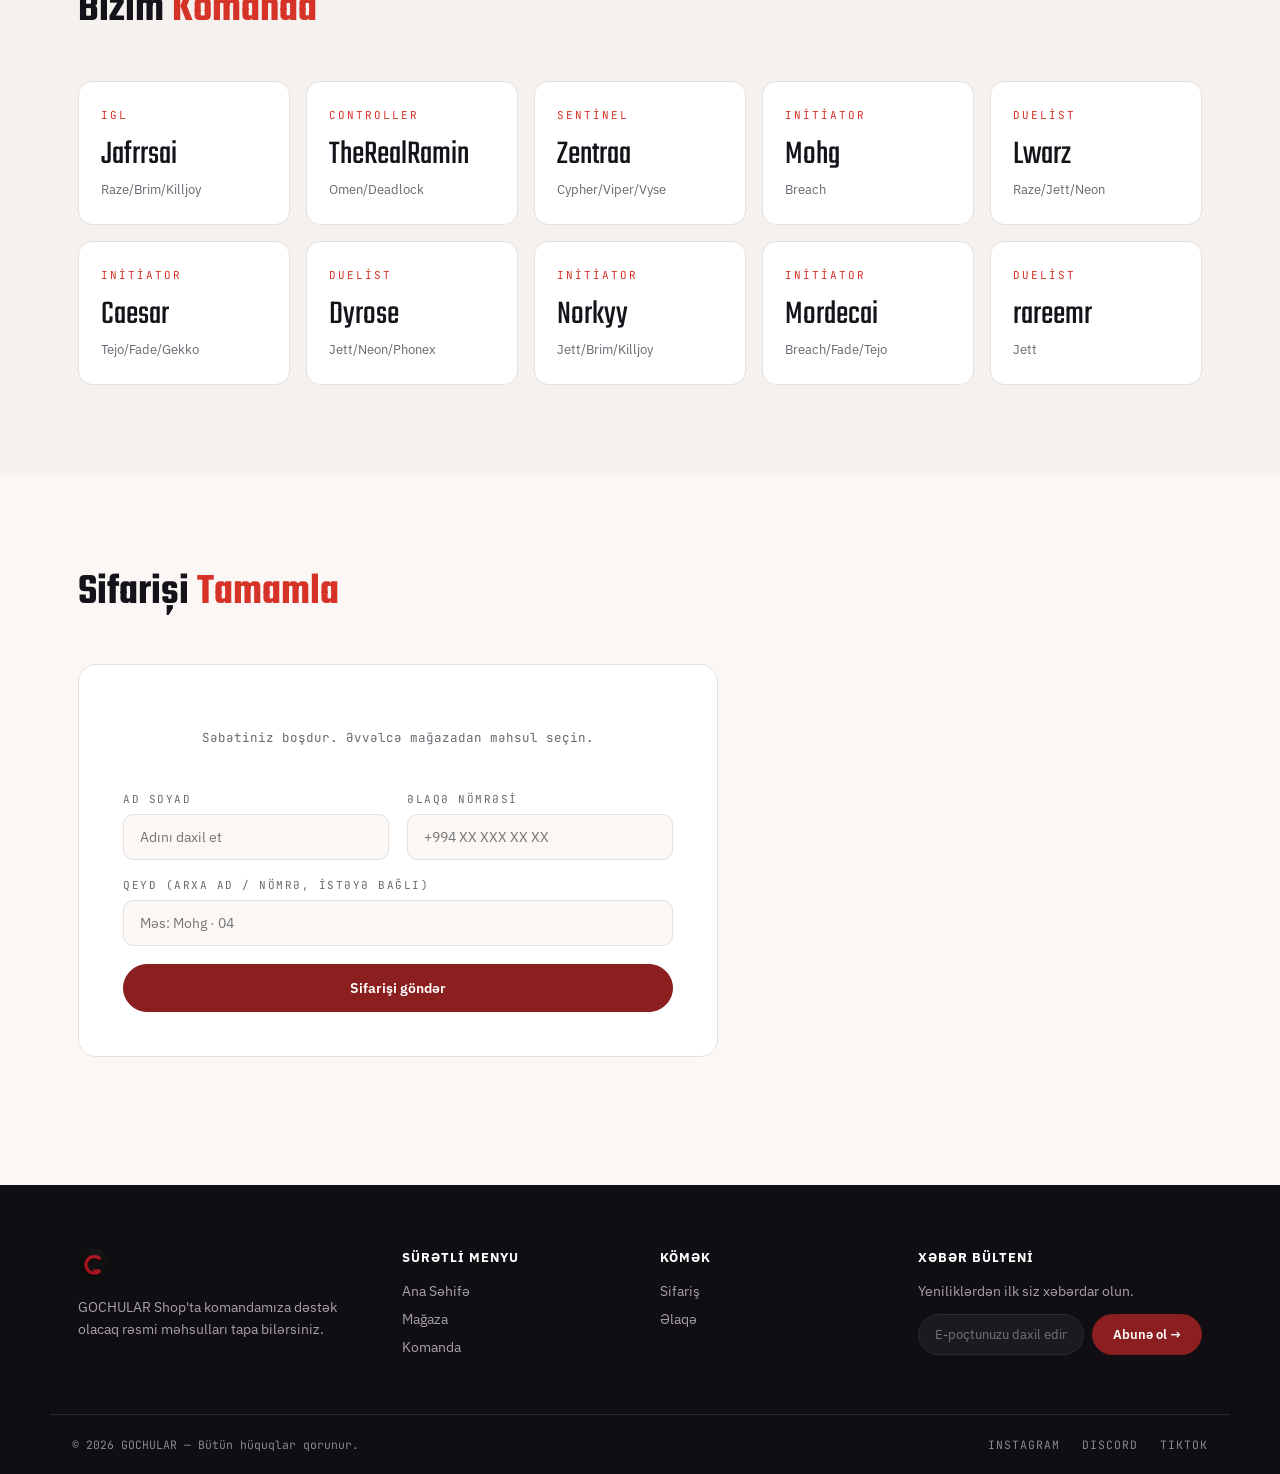
==== commit de10866a: "responsive" ====
--- a/index.html
+++ b/index.html
@@ -38,6 +38,9 @@
           <circle cx="17.5" cy="20.5" r="1.4" fill="currentColor" stroke="none"/>
         </svg>
         <span class="cart-count" id="cart-count">0</span>
+      </button>
+      <button class="nav-burger" onclick="toggleNavMenu()" aria-label="Menyu">
+        <svg viewBox="0 0 24 24" width="20" height="20" fill="none" stroke="currentColor" stroke-width="1.8"><path d="M4 7h16M4 12h16M4 17h16"/></svg>
       </button>
     </div>
   </div>
--- a/assets/css/style.css
+++ b/assets/css/style.css
@@ -69,6 +69,28 @@
   font-family:var(--mono); font-size:10px; min-width:18px; height:18px; padding:0 4px;
   border-radius:9px; display:flex; align-items:center; justify-content:center;
 }
+.nav-burger{
+  display:none; background:var(--card); border:1px solid var(--line); border-radius:10px;
+  width:42px; height:42px; align-items:center; justify-content:center; cursor:pointer; color:var(--ink);
+}
+
+@media (max-width:760px){
+  nav .wrap{gap:12px;}
+  .brand-name{font-size:22px;}
+  .search-box{display:none;}
+  .nav-burger{display:flex;}
+  .nav-links{
+    position:absolute; top:100%; left:0; right:0; z-index:59;
+    background:var(--card); border-bottom:1px solid var(--line);
+    flex-direction:column; gap:0; padding:8px 0; margin:0;
+    display:none; box-shadow:0 16px 24px -18px rgba(21,19,26,0.3);
+  }
+  .nav-links.open{display:flex;}
+  .nav-links li{width:100%;}
+  .nav-links a{display:block; padding:14px 28px; border-bottom:1px solid var(--line);}
+  .nav-links li:last-child a{border-bottom:none;}
+  .nav-links a::after{display:none;}
+}
 
 /* BUTTONS */
 .btn{
@@ -108,7 +130,7 @@
   background:var(--card); border-radius:20px; border:1px solid var(--line);
   width:100%; max-width:340px; height:420px; position:relative;
   box-shadow: 0 20px 40px -20px rgba(21,19,26,0.25);
-  overflow:hidden;
+  overflow:hidden; cursor:pointer;
 }
 .hero-slide{
   position:absolute; inset:0; display:flex; align-items:center; justify-content:center;
@@ -146,6 +168,7 @@
   height:320px; overflow:hidden;
 }
 .product-visual svg{width:auto; height:100%; max-width:100%; max-height:100%; padding:26px; box-sizing:border-box;}
+.product-visual figure{width:100%; height:100%;}
 .product-visual img{
   width:100%; height:100%; object-fit:cover; object-position:center; display:block;
 }
@@ -275,7 +298,7 @@
 .newsletter-form input:focus{outline:none; border-color:var(--red-hot);}
 .newsletter-form .btn{padding:11px 20px; font-size:13px;}
 .footer-bottom{
-  border-top:1px solid #2c292f; padding:22px 0; display:flex; justify-content:space-between;
+  border-top:1px solid #2c292f; padding:22px; display:flex; justify-content:space-between;
   align-items:center; flex-wrap:wrap; gap:12px; font-family:var(--mono); font-size:11.5px; color:#8a8590;
 }
 .footer-bottom .socials{display:flex; gap:22px;}
@@ -285,6 +308,16 @@
 @media (prefers-reduced-motion: reduce){
   html{scroll-behavior:auto;}
   *{transition:none !important;}
+}
+
+/* GENERAL MOBILE TUNING */
+@media (max-width:640px){
+  section{padding:56px 0;}
+  .sec-head h2{font-size:32px;}
+  .hero{padding:40px 0 48px;}
+  .player-meta-grid{grid-template-columns:1fr; gap:24px;}
+  .detail-info h1{font-size:32px;}
+  .player-info h1{font-size:30px;}
 }
 
 /* PRODUCT CARD LINKS */
@@ -304,6 +337,15 @@
   background:transparent; border:none; border-radius:0; overflow:visible; box-shadow:none;
 }
 .detail-grid.product-card:hover{box-shadow:none; transform:none;}
+.thumb-col{
+  display:flex; flex-direction:column; gap:12px;
+  max-height:620px; overflow-y:auto; overflow-x:hidden;
+  padding-right:6px; scrollbar-width:thin; scrollbar-color:var(--line) transparent;
+}
+.thumb-col::-webkit-scrollbar{width:6px;}
+.thumb-col::-webkit-scrollbar-track{background:transparent;}
+.thumb-col::-webkit-scrollbar-thumb{background:var(--line); border-radius:3px;}
+.thumb-col .thumb{flex-shrink:0;}
 @media (max-width:860px){
   .detail-grid{grid-template-columns:1fr;}
   .thumb-col{
@@ -314,15 +356,6 @@
   .main-image{order:1;}
   .detail-info{order:3;}
 }
-.thumb-col{
-  display:flex; flex-direction:column; gap:12px;
-  max-height:620px; overflow-y:auto; overflow-x:hidden;
-  padding-right:6px; scrollbar-width:thin; scrollbar-color:var(--line) transparent;
-}
-.thumb-col::-webkit-scrollbar{width:6px;}
-.thumb-col::-webkit-scrollbar-track{background:transparent;}
-.thumb-col::-webkit-scrollbar-thumb{background:var(--line); border-radius:3px;}
-.thumb-col .thumb{flex-shrink:0;}
 .thumb{
   width:100%; aspect-ratio:1; border:1px solid var(--line); border-radius:10px; overflow:hidden;
   cursor:pointer; background:#f8f5f3; padding:0; max-width:110px;
@@ -401,8 +434,12 @@
 .stats-btn:hover{border-color:var(--red-hot); color:var(--red-hot);}
 .stats-btn.disabled{opacity:0.45; cursor:not-allowed;}
 .player-photo{
-  display:flex; align-items:flex-end; justify-content:center; height:100%; max-height:640px;
+  display:flex; align-items:center; justify-content:center;
+  width:100%; height:640px; overflow:hidden; border-radius:12px;
 }
 .player-photo img{
-  max-width:100%; max-height:640px; width:auto; height:auto; object-fit:contain; display:block;
+  width:100%; height:100%; object-fit:cover; object-position:center top; display:block;
+}
+@media (max-width:860px){
+  .player-photo{height:420px;}
 }
